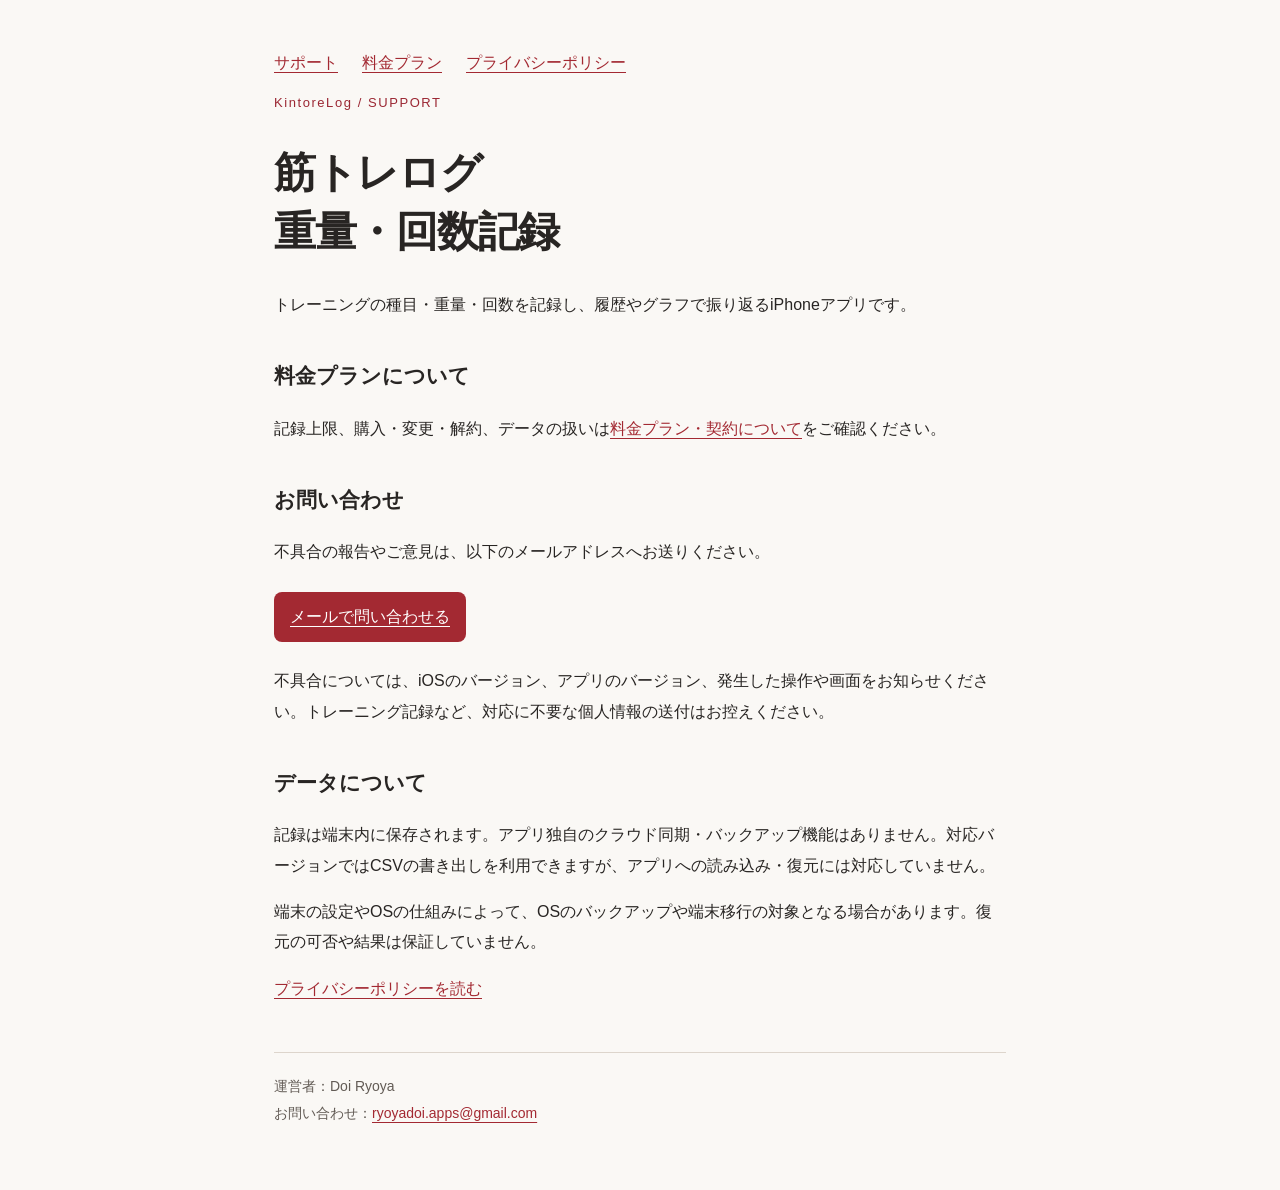
==== index.html @ 1800c9a8 "Publish subscription limits and contract guidance" ====
<!doctype html><html lang="ja"><head><meta charset="utf-8"><meta name="viewport" content="width=device-width, initial-scale=1"><title>サポート | 筋トレログ</title><link rel="stylesheet" href="style.css"></head><body><main><nav aria-label="ページ"><a href="index.html">サポート</a><a href="subscriptions.html">料金プラン</a><a href="privacy.html">プライバシーポリシー</a></nav><p class="label">KintoreLog / SUPPORT</p><h1>筋トレログ<br>重量・回数記録</h1><p>トレーニングの種目・重量・回数を記録し、履歴やグラフで振り返るiPhoneアプリです。</p><h2>料金プランについて</h2><p>記録上限、購入・変更・解約、データの扱いは<a href="subscriptions.html">料金プラン・契約について</a>をご確認ください。</p><h2>お問い合わせ</h2><p>不具合の報告やご意見は、以下のメールアドレスへお送りください。</p><a class="contact" href="mailto:ryoyadoi.apps@gmail.com">メールで問い合わせる</a><p>不具合については、iOSのバージョン、アプリのバージョン、発生した操作や画面をお知らせください。トレーニング記録など、対応に不要な個人情報の送付はお控えください。</p><h2>データについて</h2><p>記録は端末内に保存されます。アプリ独自のクラウド同期・バックアップ機能はありません。対応バージョンではCSVの書き出しを利用できますが、アプリへの読み込み・復元には対応していません。</p><p>端末の設定やOSの仕組みによって、OSのバックアップや端末移行の対象となる場合があります。復元の可否や結果は保証していません。</p><p><a href="privacy.html">プライバシーポリシーを読む</a></p><footer>運営者：Doi Ryoya<br>お問い合わせ：<a href="mailto:ryoyadoi.apps@gmail.com">ryoyadoi.apps@gmail.com</a></footer></main></body></html>
---- style.css ----
*{box-sizing:border-box}body{margin:0;font-family:-apple-system,BlinkMacSystemFont,"Hiragino Sans",sans-serif;color:#282523;background:#faf8f5;line-height:1.9}main{max-width:780px;margin:auto;padding:48px 24px 64px}nav{display:flex;gap:24px;flex-wrap:wrap}a{color:#a32932;text-underline-offset:4px}h1{font-size:clamp(28px,5vw,42px);line-height:1.4;letter-spacing:-.03em}h2{font-size:21px;margin-top:36px}p{overflow-wrap:anywhere}.label{font-size:13px;color:#9b2733;letter-spacing:.12em}.notice{padding:14px 18px;background:#f5e9df;border-left:3px solid #b87547}footer{border-top:1px solid #ddd5cc;margin-top:48px;padding-top:20px;font-size:14px;color:#625b55}.contact{display:inline-block;padding:10px 16px;background:#a32932;color:white;border-radius:8px;margin:8px 0}
.table-scroll{overflow-x:auto}table{width:100%;border-collapse:collapse;margin:16px 0}caption{text-align:left;font-size:14px;color:#625b55;margin-bottom:8px}th,td{text-align:left;padding:10px 8px;border-bottom:1px solid #ddd5cc}thead{background:#f5e9df}li{margin:8px 0}nav a[aria-current="page"]{font-weight:600}
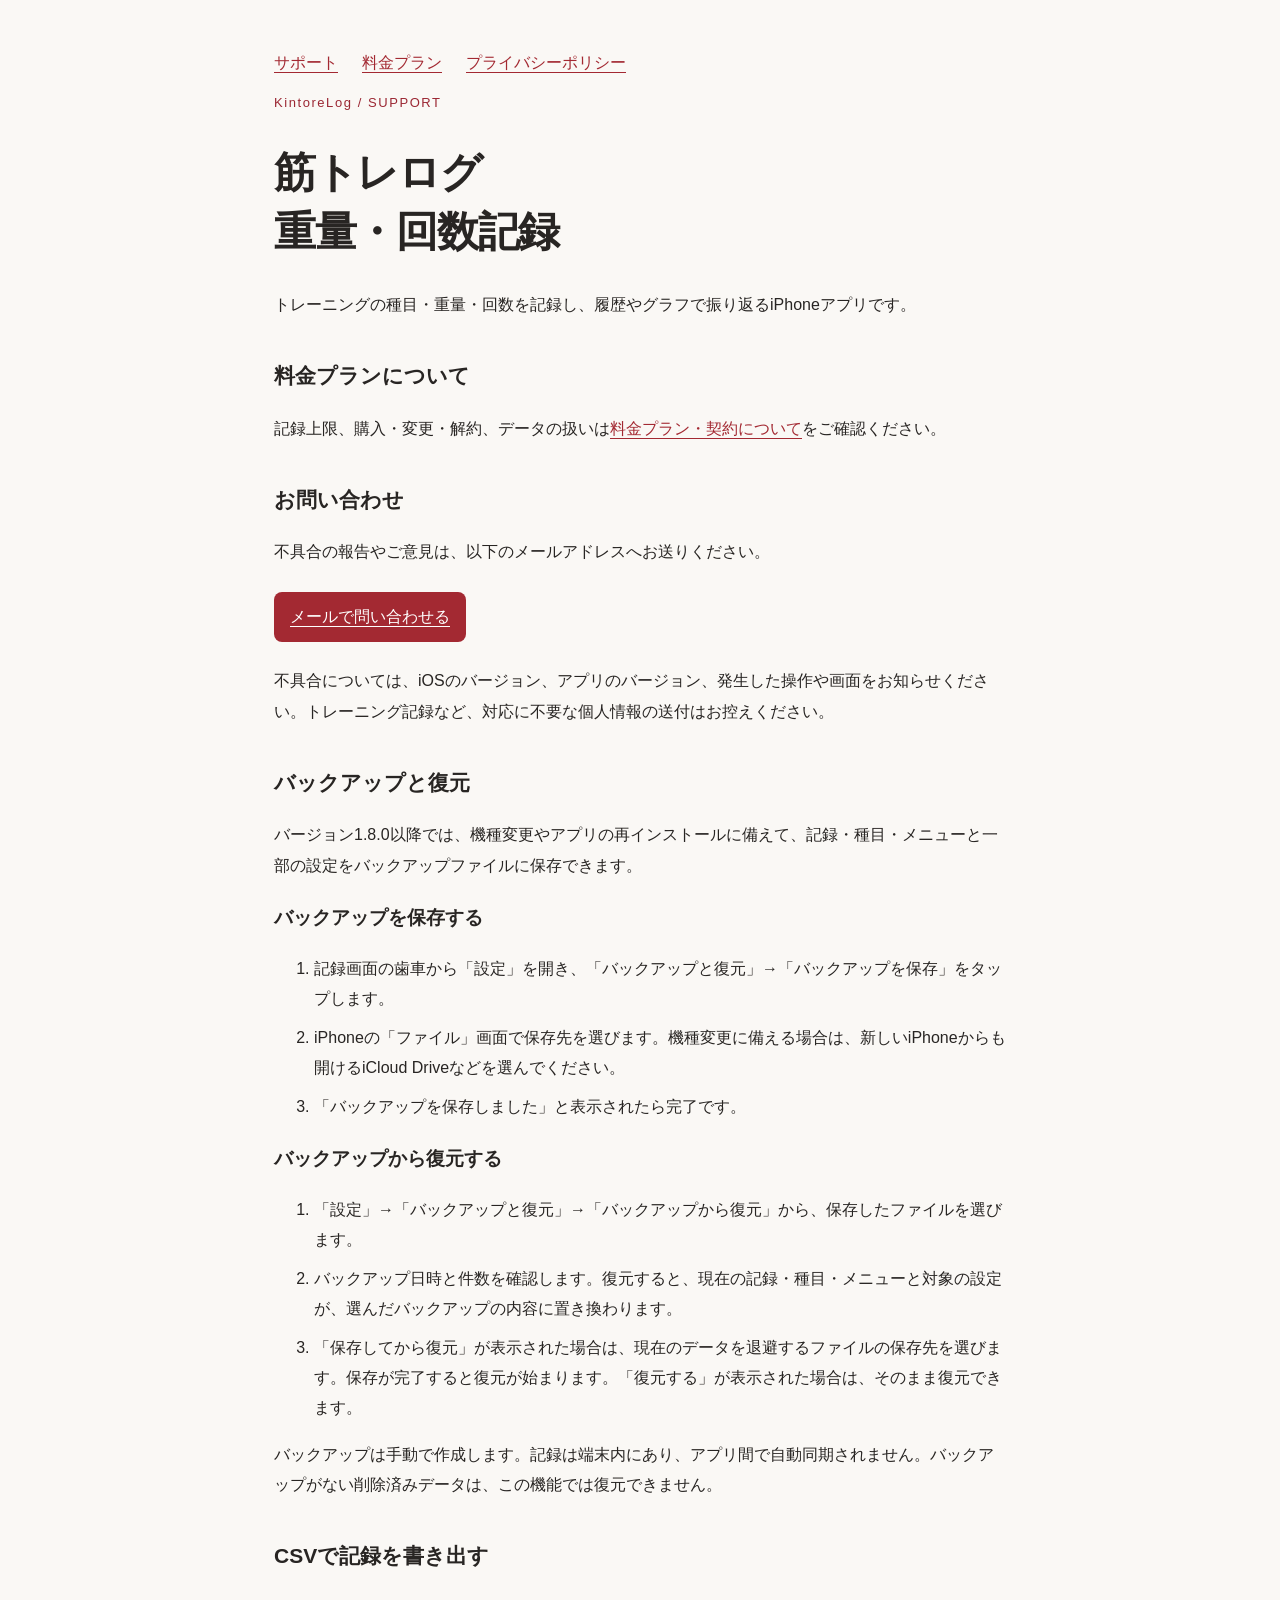
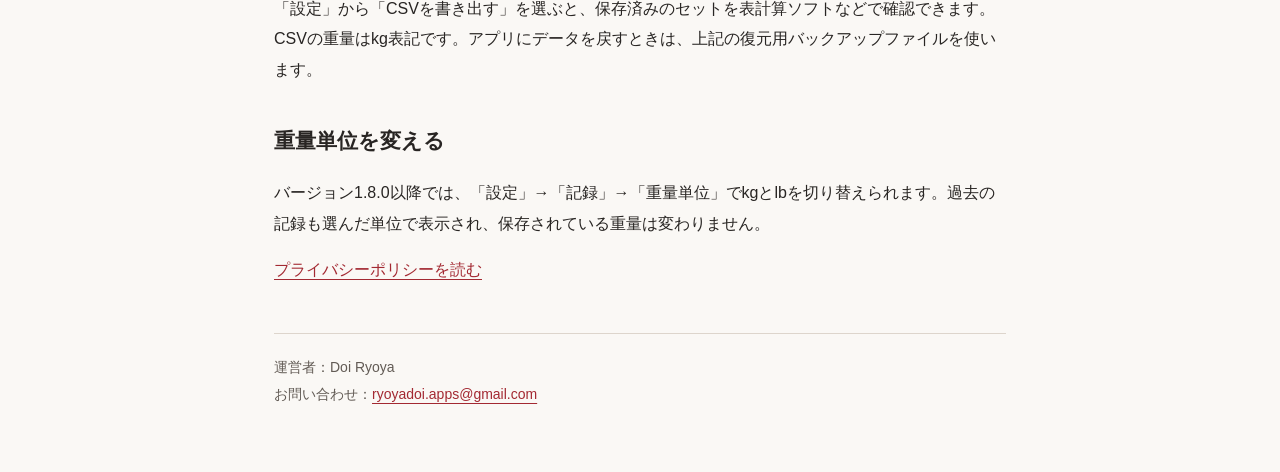
==== commit defc7fca: "Document backup and restore in version 1.8.0" ====
--- a/index.html
+++ b/index.html
@@ -1 +1,22 @@
-<!doctype html><html lang="ja"><head><meta charset="utf-8"><meta name="viewport" content="width=device-width, initial-scale=1"><title>サポート | 筋トレログ</title><link rel="stylesheet" href="style.css"></head><body><main><nav aria-label="ページ"><a href="index.html">サポート</a><a href="subscriptions.html">料金プラン</a><a href="privacy.html">プライバシーポリシー</a></nav><p class="label">KintoreLog / SUPPORT</p><h1>筋トレログ<br>重量・回数記録</h1><p>トレーニングの種目・重量・回数を記録し、履歴やグラフで振り返るiPhoneアプリです。</p><h2>料金プランについて</h2><p>記録上限、購入・変更・解約、データの扱いは<a href="subscriptions.html">料金プラン・契約について</a>をご確認ください。</p><h2>お問い合わせ</h2><p>不具合の報告やご意見は、以下のメールアドレスへお送りください。</p><a class="contact" href="mailto:ryoyadoi.apps@gmail.com">メールで問い合わせる</a><p>不具合については、iOSのバージョン、アプリのバージョン、発生した操作や画面をお知らせください。トレーニング記録など、対応に不要な個人情報の送付はお控えください。</p><h2>データについて</h2><p>記録は端末内に保存されます。アプリ独自のクラウド同期・バックアップ機能はありません。対応バージョンではCSVの書き出しを利用できますが、アプリへの読み込み・復元には対応していません。</p><p>端末の設定やOSの仕組みによって、OSのバックアップや端末移行の対象となる場合があります。復元の可否や結果は保証していません。</p><p><a href="privacy.html">プライバシーポリシーを読む</a></p><footer>運営者：Doi Ryoya<br>お問い合わせ：<a href="mailto:ryoyadoi.apps@gmail.com">ryoyadoi.apps@gmail.com</a></footer></main></body></html>+<!doctype html><html lang="ja"><head><meta charset="utf-8"><meta name="viewport" content="width=device-width, initial-scale=1"><title>サポート | 筋トレログ</title><link rel="stylesheet" href="style.css"></head><body><main><nav aria-label="ページ"><a href="index.html">サポート</a><a href="subscriptions.html">料金プラン</a><a href="privacy.html">プライバシーポリシー</a></nav><p class="label">KintoreLog / SUPPORT</p><h1>筋トレログ<br>重量・回数記録</h1><p>トレーニングの種目・重量・回数を記録し、履歴やグラフで振り返るiPhoneアプリです。</p><h2>料金プランについて</h2><p>記録上限、購入・変更・解約、データの扱いは<a href="subscriptions.html">料金プラン・契約について</a>をご確認ください。</p><h2>お問い合わせ</h2><p>不具合の報告やご意見は、以下のメールアドレスへお送りください。</p><a class="contact" href="mailto:ryoyadoi.apps@gmail.com">メールで問い合わせる</a><p>不具合については、iOSのバージョン、アプリのバージョン、発生した操作や画面をお知らせください。トレーニング記録など、対応に不要な個人情報の送付はお控えください。</p>
+<h2 id="backup">バックアップと復元</h2>
+<p>バージョン1.8.0以降では、機種変更やアプリの再インストールに備えて、記録・種目・メニューと一部の設定をバックアップファイルに保存できます。</p>
+<h3>バックアップを保存する</h3>
+<ol>
+  <li>記録画面の歯車から「設定」を開き、「バックアップと復元」→「バックアップを保存」をタップします。</li>
+  <li>iPhoneの「ファイル」画面で保存先を選びます。機種変更に備える場合は、新しいiPhoneからも開けるiCloud Driveなどを選んでください。</li>
+  <li>「バックアップを保存しました」と表示されたら完了です。</li>
+</ol>
+<h3>バックアップから復元する</h3>
+<ol>
+  <li>「設定」→「バックアップと復元」→「バックアップから復元」から、保存したファイルを選びます。</li>
+  <li>バックアップ日時と件数を確認します。復元すると、現在の記録・種目・メニューと対象の設定が、選んだバックアップの内容に置き換わります。</li>
+  <li>「保存してから復元」が表示された場合は、現在のデータを退避するファイルの保存先を選びます。保存が完了すると復元が始まります。「復元する」が表示された場合は、そのまま復元できます。</li>
+</ol>
+<p>バックアップは手動で作成します。記録は端末内にあり、アプリ間で自動同期されません。バックアップがない削除済みデータは、この機能では復元できません。</p>
+<h2 id="csv">CSVで記録を書き出す</h2>
+<p>「設定」から「CSVを書き出す」を選ぶと、保存済みのセットを表計算ソフトなどで確認できます。CSVの重量はkg表記です。アプリにデータを戻すときは、上記の復元用バックアップファイルを使います。</p>
+<h2 id="weight-unit">重量単位を変える</h2>
+<p>バージョン1.8.0以降では、「設定」→「記録」→「重量単位」でkgとlbを切り替えられます。過去の記録も選んだ単位で表示され、保存されている重量は変わりません。</p>
+<p><a href="privacy.html">プライバシーポリシーを読む</a></p>
+<footer>運営者：Doi Ryoya<br>お問い合わせ：<a href="mailto:ryoyadoi.apps@gmail.com">ryoyadoi.apps@gmail.com</a></footer></main></body></html>
--- a/style.css
+++ b/style.css
@@ -1,2 +1,7 @@
 *{box-sizing:border-box}body{margin:0;font-family:-apple-system,BlinkMacSystemFont,"Hiragino Sans",sans-serif;color:#282523;background:#faf8f5;line-height:1.9}main{max-width:780px;margin:auto;padding:48px 24px 64px}nav{display:flex;gap:24px;flex-wrap:wrap}a{color:#a32932;text-underline-offset:4px}h1{font-size:clamp(28px,5vw,42px);line-height:1.4;letter-spacing:-.03em}h2{font-size:21px;margin-top:36px}p{overflow-wrap:anywhere}.label{font-size:13px;color:#9b2733;letter-spacing:.12em}.notice{padding:14px 18px;background:#f5e9df;border-left:3px solid #b87547}footer{border-top:1px solid #ddd5cc;margin-top:48px;padding-top:20px;font-size:14px;color:#625b55}.contact{display:inline-block;padding:10px 16px;background:#a32932;color:white;border-radius:8px;margin:8px 0}
 .table-scroll{overflow-x:auto}table{width:100%;border-collapse:collapse;margin:16px 0}caption{text-align:left;font-size:14px;color:#625b55;margin-bottom:8px}th,td{text-align:left;padding:10px 8px;border-bottom:1px solid #ddd5cc}thead{background:#f5e9df}li{margin:8px 0}nav a[aria-current="page"]{font-weight:600}
+
+/* Subscription guide: scoped to keep support and privacy pages unchanged. */
+.plans-page{max-width:1000px;padding-top:32px}.plans-hero{margin-top:32px;padding:40px;border-radius:24px;background:linear-gradient(130deg,#e9e9f8 0%,#f4e2e5 55%,#f7e9df 100%)}.plans-hero h1{margin:16px 0 20px;font-size:clamp(30px,5vw,46px)}.hero-lead{max-width:650px;font-size:17px}.hero-facts{display:grid;grid-template-columns:repeat(3,minmax(0,1fr));gap:16px;margin:28px 0}.hero-facts div{border-top:1px solid #cdbdc1;padding-top:14px}.hero-facts strong,.hero-facts span{display:block}.hero-facts span{font-size:13px;color:#625b55}.release-note{font-size:13px;color:#625b55;margin-bottom:0}.page-toc{gap:10px;margin:28px 0 40px}.page-toc a{padding:7px 14px;border:1px solid #ddd5cc;border-radius:24px;text-decoration:none;font-size:14px;background:#fff}.content-section{scroll-margin-top:24px;margin:0 0 44px}.section-kicker{font-size:13px;color:#9b2733;margin:0 0 4px}.content-section h2{font-size:26px;line-height:1.5;margin:0 0 16px}.content-section h3{font-size:17px;margin:0 0 8px}.comparison-wrap{overflow-x:auto;background:#fff;border:1px solid #e2d9d3;border-radius:16px;padding:8px 20px}.comparison-wrap table{margin:12px 0}.comparison-wrap th,.comparison-wrap td{padding:16px 12px}.comparison-wrap tbody tr:last-child th,.comparison-wrap tbody tr:last-child td{border-bottom:0}.key-message{margin:18px 0 8px}.small-copy{font-size:14px;color:#625b55}.clean-list{padding-left:22px}.clean-list li{padding-left:6px;margin-bottom:14px}.worked-example{padding:18px 22px;background:#f2e8e7;border-radius:12px;margin:24px 0}.worked-example p{margin:6px 0 0}.example-label{font-size:13px;color:#9b2733}.quiet-note{padding:20px 22px;border-left:3px solid #caa3a2;background:#fff;margin-top:24px}.quiet-note p{margin:0}.contract-list{display:grid;grid-template-columns:repeat(2,minmax(0,1fr));gap:0 28px}.contract-list>div{padding:20px 0;border-top:1px solid #ddd5cc}.contract-list p{margin:0}.action-note{font-size:14px}.help-item{border-top:1px solid #ddd5cc}.help-item:last-child{border-bottom:1px solid #ddd5cc}.help-item summary{padding:18px 0;font-weight:600;cursor:pointer;min-height:44px}.help-item>div{padding:0 12px 16px}.help-item p{margin-top:0}.data-pair{display:grid;grid-template-columns:repeat(2,minmax(0,1fr));gap:24px;margin-top:24px}.data-pair>div{padding:20px;border-radius:12px;background:#fff}.data-pair p{margin:0}.support-callout{padding:28px;background:#efe9e4;border-radius:16px}.support-callout h2{margin-top:0}a:focus-visible,summary:focus-visible{outline:3px solid #a32932;outline-offset:4px}@media(max-width:600px){.plans-page{padding:24px 18px 40px}.plans-hero{padding:26px 22px;margin-top:24px;border-radius:18px}.hero-facts{grid-template-columns:1fr;gap:12px}.hero-facts div{padding-top:10px}.hero-facts span{display:inline;margin-left:8px}.hero-facts strong{display:inline}.contract-list,.data-pair{grid-template-columns:1fr}.comparison-wrap{padding:8px 10px}.comparison-wrap th,.comparison-wrap td{padding:12px 7px;font-size:14px}.content-section h2{font-size:23px}.page-toc{margin-bottom:32px}.support-callout{padding:22px}}
+
+@media(max-width:600px){.plans-hero h1{font-size:25px}}
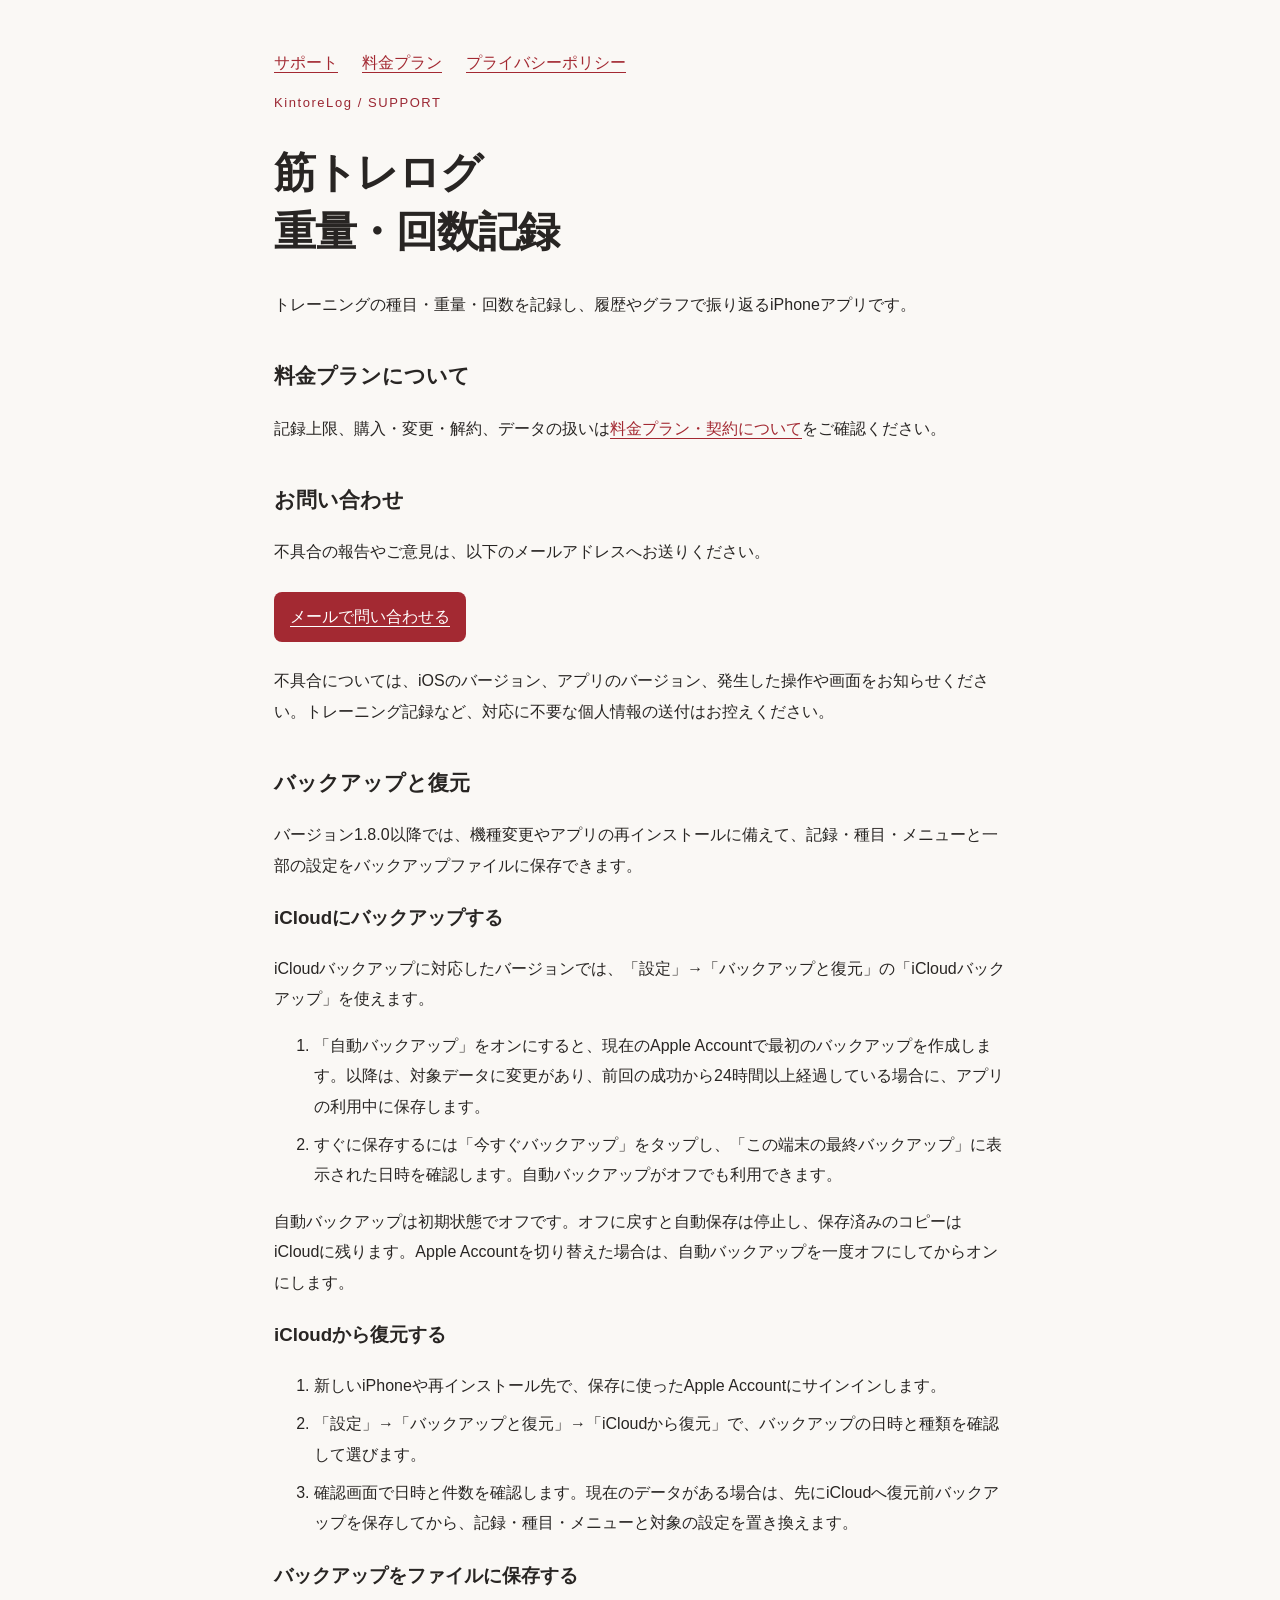
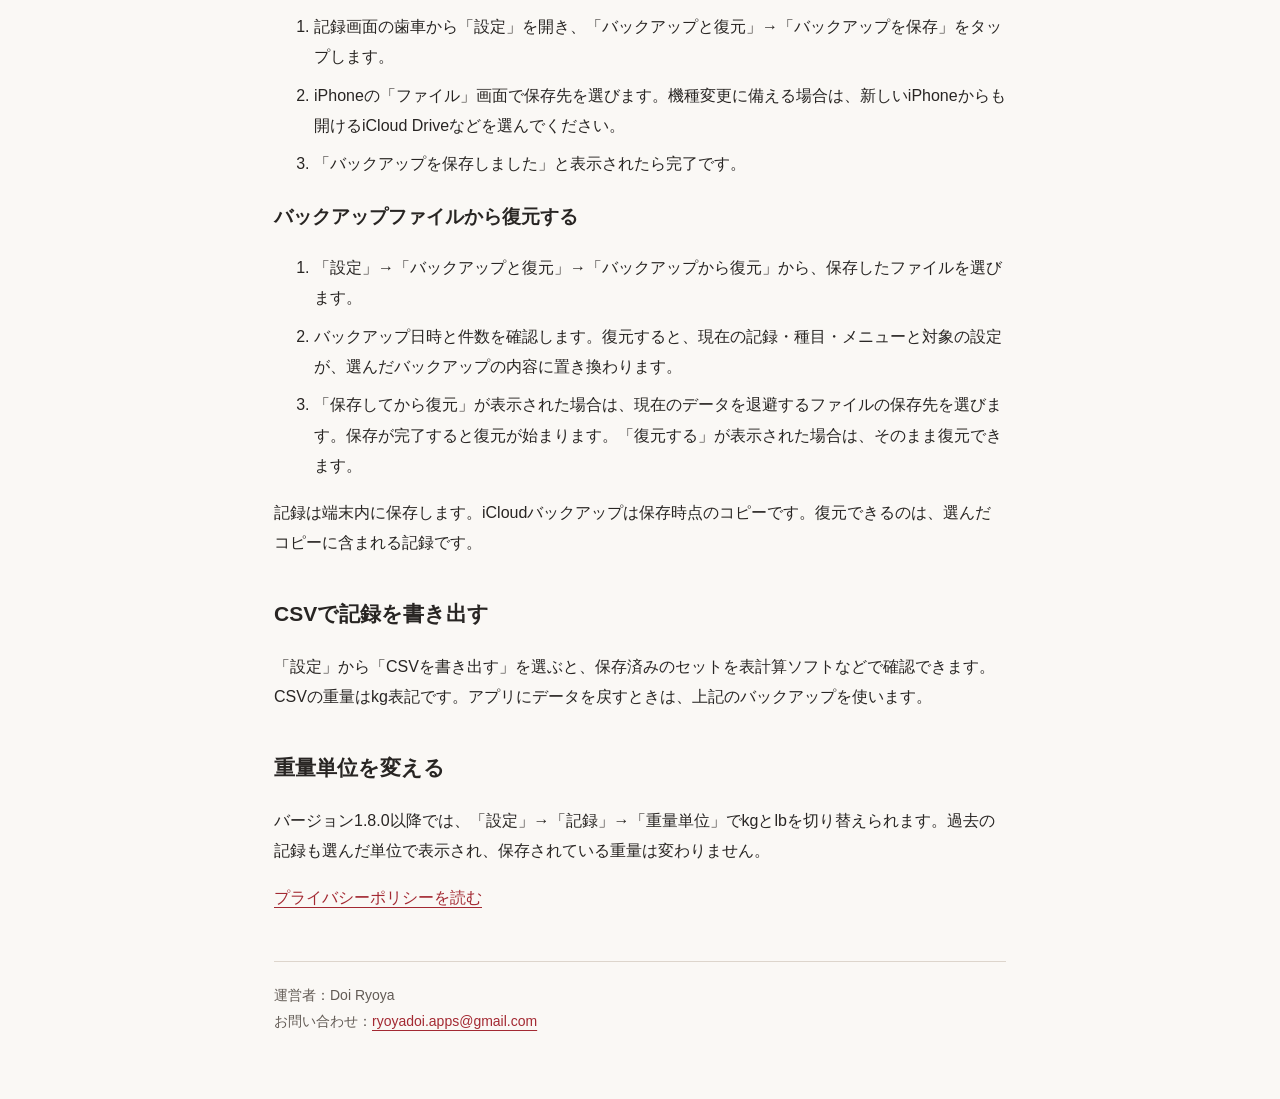
==== commit b7d926cf: "iCloudバックアップのサポート案内を追加" ====
--- a/index.html
+++ b/index.html
@@ -1,21 +1,34 @@
 <!doctype html><html lang="ja"><head><meta charset="utf-8"><meta name="viewport" content="width=device-width, initial-scale=1"><title>サポート | 筋トレログ</title><link rel="stylesheet" href="style.css"></head><body><main><nav aria-label="ページ"><a href="index.html">サポート</a><a href="subscriptions.html">料金プラン</a><a href="privacy.html">プライバシーポリシー</a></nav><p class="label">KintoreLog / SUPPORT</p><h1>筋トレログ<br>重量・回数記録</h1><p>トレーニングの種目・重量・回数を記録し、履歴やグラフで振り返るiPhoneアプリです。</p><h2>料金プランについて</h2><p>記録上限、購入・変更・解約、データの扱いは<a href="subscriptions.html">料金プラン・契約について</a>をご確認ください。</p><h2>お問い合わせ</h2><p>不具合の報告やご意見は、以下のメールアドレスへお送りください。</p><a class="contact" href="mailto:ryoyadoi.apps@gmail.com">メールで問い合わせる</a><p>不具合については、iOSのバージョン、アプリのバージョン、発生した操作や画面をお知らせください。トレーニング記録など、対応に不要な個人情報の送付はお控えください。</p>
 <h2 id="backup">バックアップと復元</h2>
 <p>バージョン1.8.0以降では、機種変更やアプリの再インストールに備えて、記録・種目・メニューと一部の設定をバックアップファイルに保存できます。</p>
-<h3>バックアップを保存する</h3>
+<h3 id="icloud-backup">iCloudにバックアップする</h3>
+<p>iCloudバックアップに対応したバージョンでは、「設定」→「バックアップと復元」の「iCloudバックアップ」を使えます。</p>
+<ol>
+  <li>「自動バックアップ」をオンにすると、現在のApple Accountで最初のバックアップを作成します。以降は、対象データに変更があり、前回の成功から24時間以上経過している場合に、アプリの利用中に保存します。</li>
+  <li>すぐに保存するには「今すぐバックアップ」をタップし、「この端末の最終バックアップ」に表示された日時を確認します。自動バックアップがオフでも利用できます。</li>
+</ol>
+<p>自動バックアップは初期状態でオフです。オフに戻すと自動保存は停止し、保存済みのコピーはiCloudに残ります。Apple Accountを切り替えた場合は、自動バックアップを一度オフにしてからオンにします。</p>
+<h3>iCloudから復元する</h3>
+<ol>
+  <li>新しいiPhoneや再インストール先で、保存に使ったApple Accountにサインインします。</li>
+  <li>「設定」→「バックアップと復元」→「iCloudから復元」で、バックアップの日時と種類を確認して選びます。</li>
+  <li>確認画面で日時と件数を確認します。現在のデータがある場合は、先にiCloudへ復元前バックアップを保存してから、記録・種目・メニューと対象の設定を置き換えます。</li>
+</ol>
+<h3>バックアップをファイルに保存する</h3>
 <ol>
   <li>記録画面の歯車から「設定」を開き、「バックアップと復元」→「バックアップを保存」をタップします。</li>
   <li>iPhoneの「ファイル」画面で保存先を選びます。機種変更に備える場合は、新しいiPhoneからも開けるiCloud Driveなどを選んでください。</li>
   <li>「バックアップを保存しました」と表示されたら完了です。</li>
 </ol>
-<h3>バックアップから復元する</h3>
+<h3>バックアップファイルから復元する</h3>
 <ol>
   <li>「設定」→「バックアップと復元」→「バックアップから復元」から、保存したファイルを選びます。</li>
   <li>バックアップ日時と件数を確認します。復元すると、現在の記録・種目・メニューと対象の設定が、選んだバックアップの内容に置き換わります。</li>
   <li>「保存してから復元」が表示された場合は、現在のデータを退避するファイルの保存先を選びます。保存が完了すると復元が始まります。「復元する」が表示された場合は、そのまま復元できます。</li>
 </ol>
-<p>バックアップは手動で作成します。記録は端末内にあり、アプリ間で自動同期されません。バックアップがない削除済みデータは、この機能では復元できません。</p>
+<p>記録は端末内に保存します。iCloudバックアップは保存時点のコピーです。復元できるのは、選んだコピーに含まれる記録です。</p>
 <h2 id="csv">CSVで記録を書き出す</h2>
-<p>「設定」から「CSVを書き出す」を選ぶと、保存済みのセットを表計算ソフトなどで確認できます。CSVの重量はkg表記です。アプリにデータを戻すときは、上記の復元用バックアップファイルを使います。</p>
+<p>「設定」から「CSVを書き出す」を選ぶと、保存済みのセットを表計算ソフトなどで確認できます。CSVの重量はkg表記です。アプリにデータを戻すときは、上記のバックアップを使います。</p>
 <h2 id="weight-unit">重量単位を変える</h2>
 <p>バージョン1.8.0以降では、「設定」→「記録」→「重量単位」でkgとlbを切り替えられます。過去の記録も選んだ単位で表示され、保存されている重量は変わりません。</p>
 <p><a href="privacy.html">プライバシーポリシーを読む</a></p>
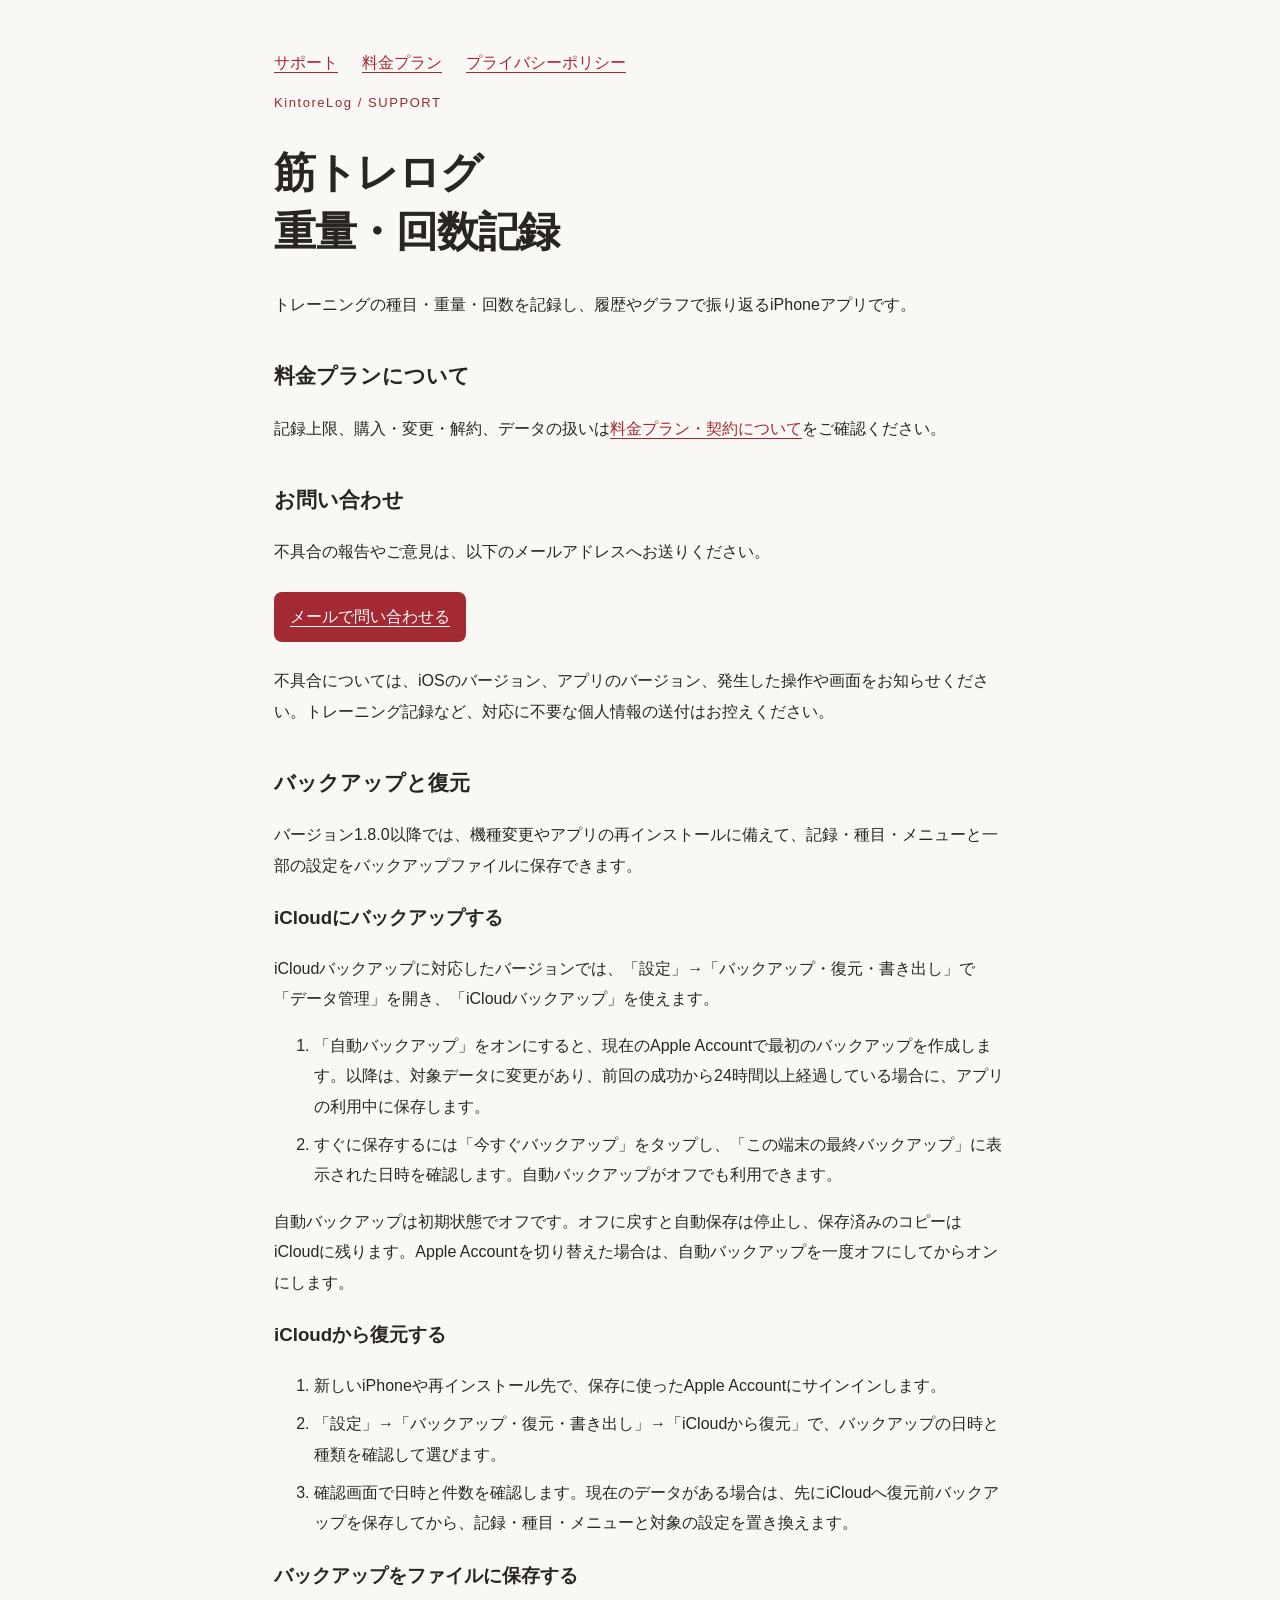
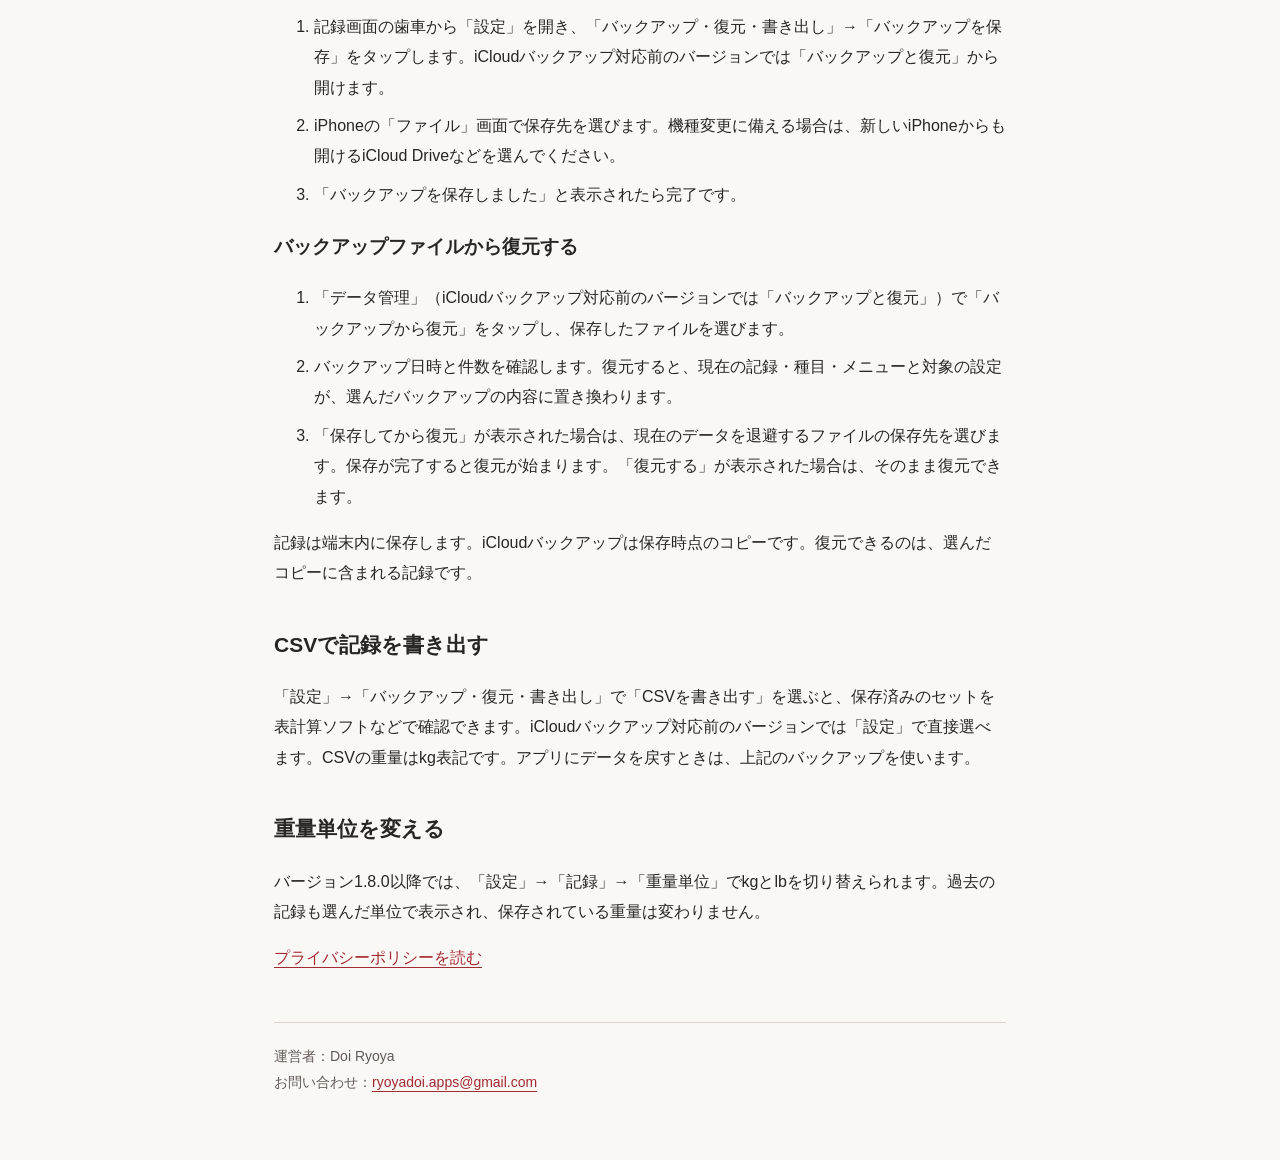
==== commit b78f8c7d: "データ管理画面への案内を更新する" ====
--- a/index.html
+++ b/index.html
@@ -2,7 +2,7 @@
 <h2 id="backup">バックアップと復元</h2>
 <p>バージョン1.8.0以降では、機種変更やアプリの再インストールに備えて、記録・種目・メニューと一部の設定をバックアップファイルに保存できます。</p>
 <h3 id="icloud-backup">iCloudにバックアップする</h3>
-<p>iCloudバックアップに対応したバージョンでは、「設定」→「バックアップと復元」の「iCloudバックアップ」を使えます。</p>
+<p>iCloudバックアップに対応したバージョンでは、「設定」→「バックアップ・復元・書き出し」で「データ管理」を開き、「iCloudバックアップ」を使えます。</p>
 <ol>
   <li>「自動バックアップ」をオンにすると、現在のApple Accountで最初のバックアップを作成します。以降は、対象データに変更があり、前回の成功から24時間以上経過している場合に、アプリの利用中に保存します。</li>
   <li>すぐに保存するには「今すぐバックアップ」をタップし、「この端末の最終バックアップ」に表示された日時を確認します。自動バックアップがオフでも利用できます。</li>
@@ -11,24 +11,24 @@
 <h3>iCloudから復元する</h3>
 <ol>
   <li>新しいiPhoneや再インストール先で、保存に使ったApple Accountにサインインします。</li>
-  <li>「設定」→「バックアップと復元」→「iCloudから復元」で、バックアップの日時と種類を確認して選びます。</li>
+  <li>「設定」→「バックアップ・復元・書き出し」→「iCloudから復元」で、バックアップの日時と種類を確認して選びます。</li>
   <li>確認画面で日時と件数を確認します。現在のデータがある場合は、先にiCloudへ復元前バックアップを保存してから、記録・種目・メニューと対象の設定を置き換えます。</li>
 </ol>
 <h3>バックアップをファイルに保存する</h3>
 <ol>
-  <li>記録画面の歯車から「設定」を開き、「バックアップと復元」→「バックアップを保存」をタップします。</li>
+  <li>記録画面の歯車から「設定」を開き、「バックアップ・復元・書き出し」→「バックアップを保存」をタップします。iCloudバックアップ対応前のバージョンでは「バックアップと復元」から開けます。</li>
   <li>iPhoneの「ファイル」画面で保存先を選びます。機種変更に備える場合は、新しいiPhoneからも開けるiCloud Driveなどを選んでください。</li>
   <li>「バックアップを保存しました」と表示されたら完了です。</li>
 </ol>
 <h3>バックアップファイルから復元する</h3>
 <ol>
-  <li>「設定」→「バックアップと復元」→「バックアップから復元」から、保存したファイルを選びます。</li>
+  <li>「データ管理」（iCloudバックアップ対応前のバージョンでは「バックアップと復元」）で「バックアップから復元」をタップし、保存したファイルを選びます。</li>
   <li>バックアップ日時と件数を確認します。復元すると、現在の記録・種目・メニューと対象の設定が、選んだバックアップの内容に置き換わります。</li>
   <li>「保存してから復元」が表示された場合は、現在のデータを退避するファイルの保存先を選びます。保存が完了すると復元が始まります。「復元する」が表示された場合は、そのまま復元できます。</li>
 </ol>
 <p>記録は端末内に保存します。iCloudバックアップは保存時点のコピーです。復元できるのは、選んだコピーに含まれる記録です。</p>
 <h2 id="csv">CSVで記録を書き出す</h2>
-<p>「設定」から「CSVを書き出す」を選ぶと、保存済みのセットを表計算ソフトなどで確認できます。CSVの重量はkg表記です。アプリにデータを戻すときは、上記のバックアップを使います。</p>
+<p>「設定」→「バックアップ・復元・書き出し」で「CSVを書き出す」を選ぶと、保存済みのセットを表計算ソフトなどで確認できます。iCloudバックアップ対応前のバージョンでは「設定」で直接選べます。CSVの重量はkg表記です。アプリにデータを戻すときは、上記のバックアップを使います。</p>
 <h2 id="weight-unit">重量単位を変える</h2>
 <p>バージョン1.8.0以降では、「設定」→「記録」→「重量単位」でkgとlbを切り替えられます。過去の記録も選んだ単位で表示され、保存されている重量は変わりません。</p>
 <p><a href="privacy.html">プライバシーポリシーを読む</a></p>
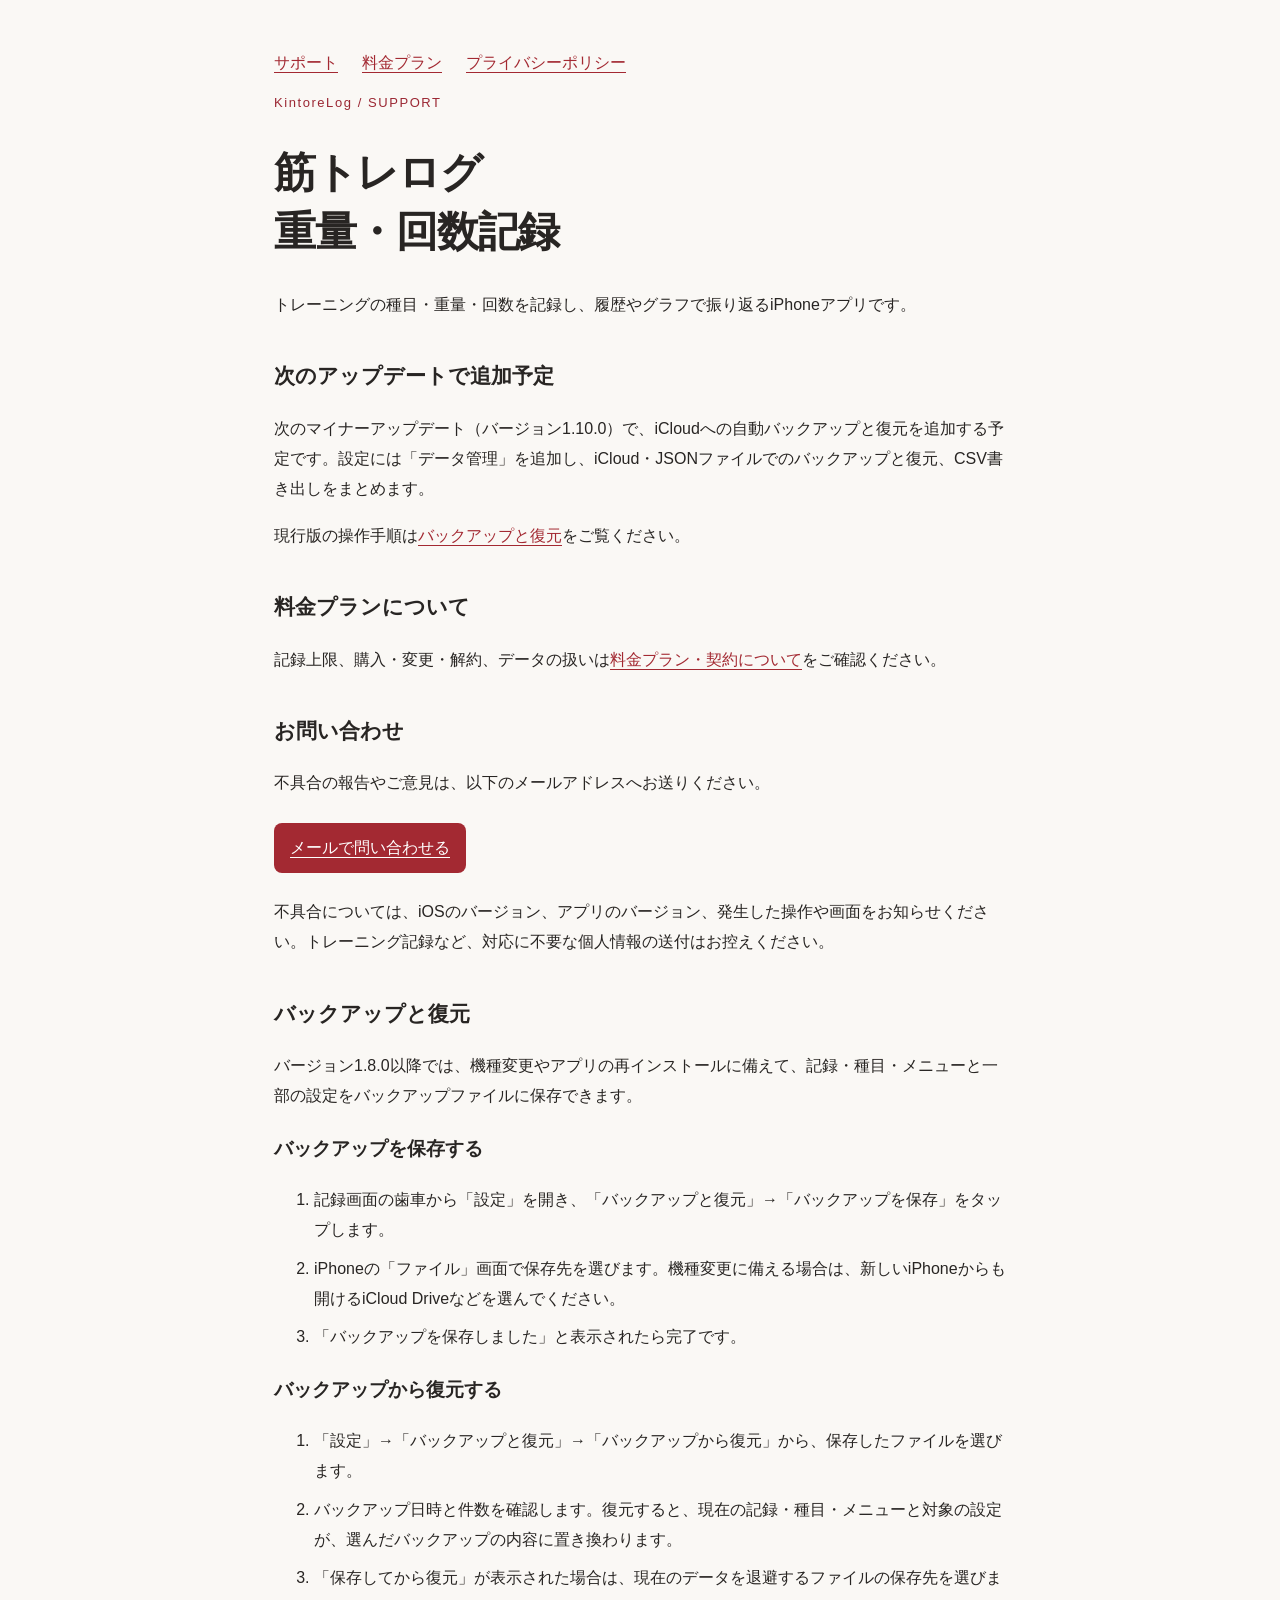
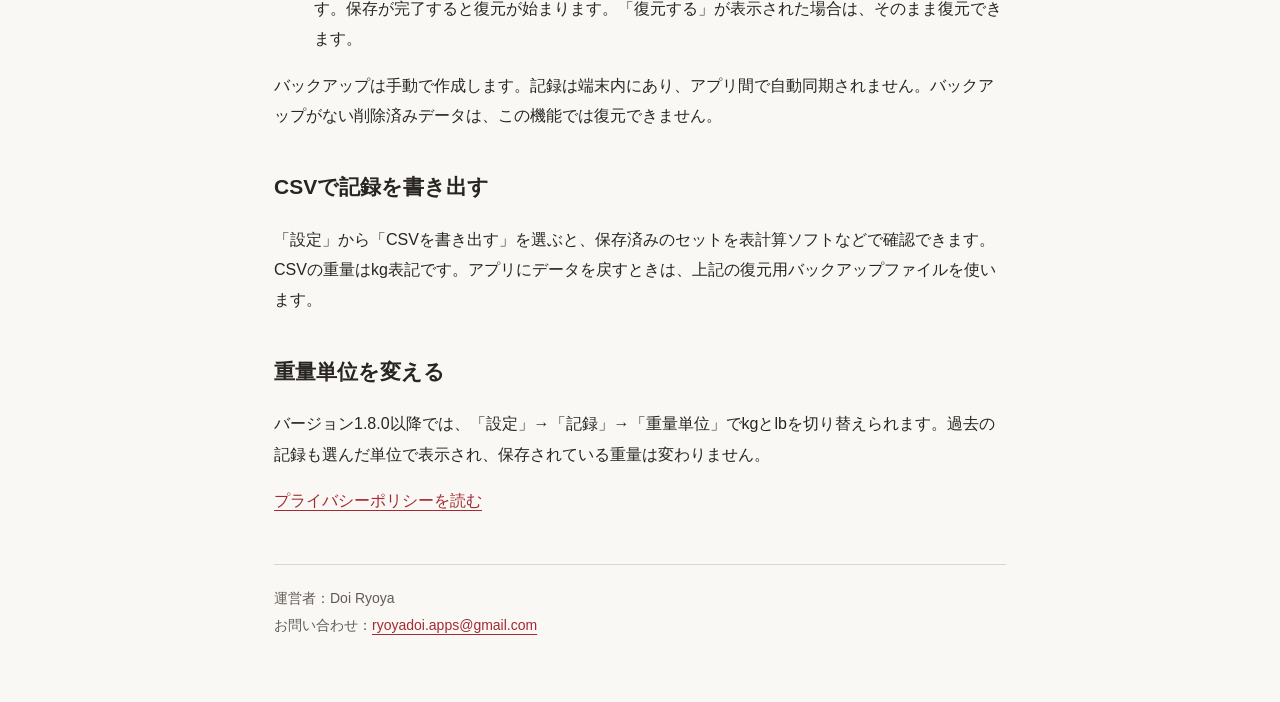
==== commit 2aea3e2b: "iCloudバックアップの提供予定を案内する" ====
--- a/index.html
+++ b/index.html
@@ -1,34 +1,27 @@
-<!doctype html><html lang="ja"><head><meta charset="utf-8"><meta name="viewport" content="width=device-width, initial-scale=1"><title>サポート | 筋トレログ</title><link rel="stylesheet" href="style.css"></head><body><main><nav aria-label="ページ"><a href="index.html">サポート</a><a href="subscriptions.html">料金プラン</a><a href="privacy.html">プライバシーポリシー</a></nav><p class="label">KintoreLog / SUPPORT</p><h1>筋トレログ<br>重量・回数記録</h1><p>トレーニングの種目・重量・回数を記録し、履歴やグラフで振り返るiPhoneアプリです。</p><h2>料金プランについて</h2><p>記録上限、購入・変更・解約、データの扱いは<a href="subscriptions.html">料金プラン・契約について</a>をご確認ください。</p><h2>お問い合わせ</h2><p>不具合の報告やご意見は、以下のメールアドレスへお送りください。</p><a class="contact" href="mailto:ryoyadoi.apps@gmail.com">メールで問い合わせる</a><p>不具合については、iOSのバージョン、アプリのバージョン、発生した操作や画面をお知らせください。トレーニング記録など、対応に不要な個人情報の送付はお控えください。</p>
+<!doctype html><html lang="ja"><head><meta charset="utf-8"><meta name="viewport" content="width=device-width, initial-scale=1"><title>サポート | 筋トレログ</title><link rel="stylesheet" href="style.css"></head><body><main><nav aria-label="ページ"><a href="index.html">サポート</a><a href="subscriptions.html">料金プラン</a><a href="privacy.html">プライバシーポリシー</a></nav><p class="label">KintoreLog / SUPPORT</p><h1>筋トレログ<br>重量・回数記録</h1><p>トレーニングの種目・重量・回数を記録し、履歴やグラフで振り返るiPhoneアプリです。</p>
+<section aria-labelledby="upcoming-update">
+<h2 id="upcoming-update">次のアップデートで追加予定</h2>
+<p>次のマイナーアップデート（バージョン1.10.0）で、iCloudへの自動バックアップと復元を追加する予定です。設定には「データ管理」を追加し、iCloud・JSONファイルでのバックアップと復元、CSV書き出しをまとめます。</p>
+<p>現行版の操作手順は<a href="#backup">バックアップと復元</a>をご覧ください。</p>
+</section>
+<h2>料金プランについて</h2><p>記録上限、購入・変更・解約、データの扱いは<a href="subscriptions.html">料金プラン・契約について</a>をご確認ください。</p><h2>お問い合わせ</h2><p>不具合の報告やご意見は、以下のメールアドレスへお送りください。</p><a class="contact" href="mailto:ryoyadoi.apps@gmail.com">メールで問い合わせる</a><p>不具合については、iOSのバージョン、アプリのバージョン、発生した操作や画面をお知らせください。トレーニング記録など、対応に不要な個人情報の送付はお控えください。</p>
 <h2 id="backup">バックアップと復元</h2>
 <p>バージョン1.8.0以降では、機種変更やアプリの再インストールに備えて、記録・種目・メニューと一部の設定をバックアップファイルに保存できます。</p>
-<h3 id="icloud-backup">iCloudにバックアップする</h3>
-<p>iCloudバックアップに対応したバージョンでは、「設定」→「バックアップ・復元・書き出し」で「データ管理」を開き、「iCloudバックアップ」を使えます。</p>
+<h3>バックアップを保存する</h3>
 <ol>
-  <li>「自動バックアップ」をオンにすると、現在のApple Accountで最初のバックアップを作成します。以降は、対象データに変更があり、前回の成功から24時間以上経過している場合に、アプリの利用中に保存します。</li>
-  <li>すぐに保存するには「今すぐバックアップ」をタップし、「この端末の最終バックアップ」に表示された日時を確認します。自動バックアップがオフでも利用できます。</li>
-</ol>
-<p>自動バックアップは初期状態でオフです。オフに戻すと自動保存は停止し、保存済みのコピーはiCloudに残ります。Apple Accountを切り替えた場合は、自動バックアップを一度オフにしてからオンにします。</p>
-<h3>iCloudから復元する</h3>
-<ol>
-  <li>新しいiPhoneや再インストール先で、保存に使ったApple Accountにサインインします。</li>
-  <li>「設定」→「バックアップ・復元・書き出し」→「iCloudから復元」で、バックアップの日時と種類を確認して選びます。</li>
-  <li>確認画面で日時と件数を確認します。現在のデータがある場合は、先にiCloudへ復元前バックアップを保存してから、記録・種目・メニューと対象の設定を置き換えます。</li>
-</ol>
-<h3>バックアップをファイルに保存する</h3>
-<ol>
-  <li>記録画面の歯車から「設定」を開き、「バックアップ・復元・書き出し」→「バックアップを保存」をタップします。iCloudバックアップ対応前のバージョンでは「バックアップと復元」から開けます。</li>
+  <li>記録画面の歯車から「設定」を開き、「バックアップと復元」→「バックアップを保存」をタップします。</li>
   <li>iPhoneの「ファイル」画面で保存先を選びます。機種変更に備える場合は、新しいiPhoneからも開けるiCloud Driveなどを選んでください。</li>
   <li>「バックアップを保存しました」と表示されたら完了です。</li>
 </ol>
-<h3>バックアップファイルから復元する</h3>
+<h3>バックアップから復元する</h3>
 <ol>
-  <li>「データ管理」（iCloudバックアップ対応前のバージョンでは「バックアップと復元」）で「バックアップから復元」をタップし、保存したファイルを選びます。</li>
+  <li>「設定」→「バックアップと復元」→「バックアップから復元」から、保存したファイルを選びます。</li>
   <li>バックアップ日時と件数を確認します。復元すると、現在の記録・種目・メニューと対象の設定が、選んだバックアップの内容に置き換わります。</li>
   <li>「保存してから復元」が表示された場合は、現在のデータを退避するファイルの保存先を選びます。保存が完了すると復元が始まります。「復元する」が表示された場合は、そのまま復元できます。</li>
 </ol>
-<p>記録は端末内に保存します。iCloudバックアップは保存時点のコピーです。復元できるのは、選んだコピーに含まれる記録です。</p>
+<p>バックアップは手動で作成します。記録は端末内にあり、アプリ間で自動同期されません。バックアップがない削除済みデータは、この機能では復元できません。</p>
 <h2 id="csv">CSVで記録を書き出す</h2>
-<p>「設定」→「バックアップ・復元・書き出し」で「CSVを書き出す」を選ぶと、保存済みのセットを表計算ソフトなどで確認できます。iCloudバックアップ対応前のバージョンでは「設定」で直接選べます。CSVの重量はkg表記です。アプリにデータを戻すときは、上記のバックアップを使います。</p>
+<p>「設定」から「CSVを書き出す」を選ぶと、保存済みのセットを表計算ソフトなどで確認できます。CSVの重量はkg表記です。アプリにデータを戻すときは、上記の復元用バックアップファイルを使います。</p>
 <h2 id="weight-unit">重量単位を変える</h2>
 <p>バージョン1.8.0以降では、「設定」→「記録」→「重量単位」でkgとlbを切り替えられます。過去の記録も選んだ単位で表示され、保存されている重量は変わりません。</p>
 <p><a href="privacy.html">プライバシーポリシーを読む</a></p>
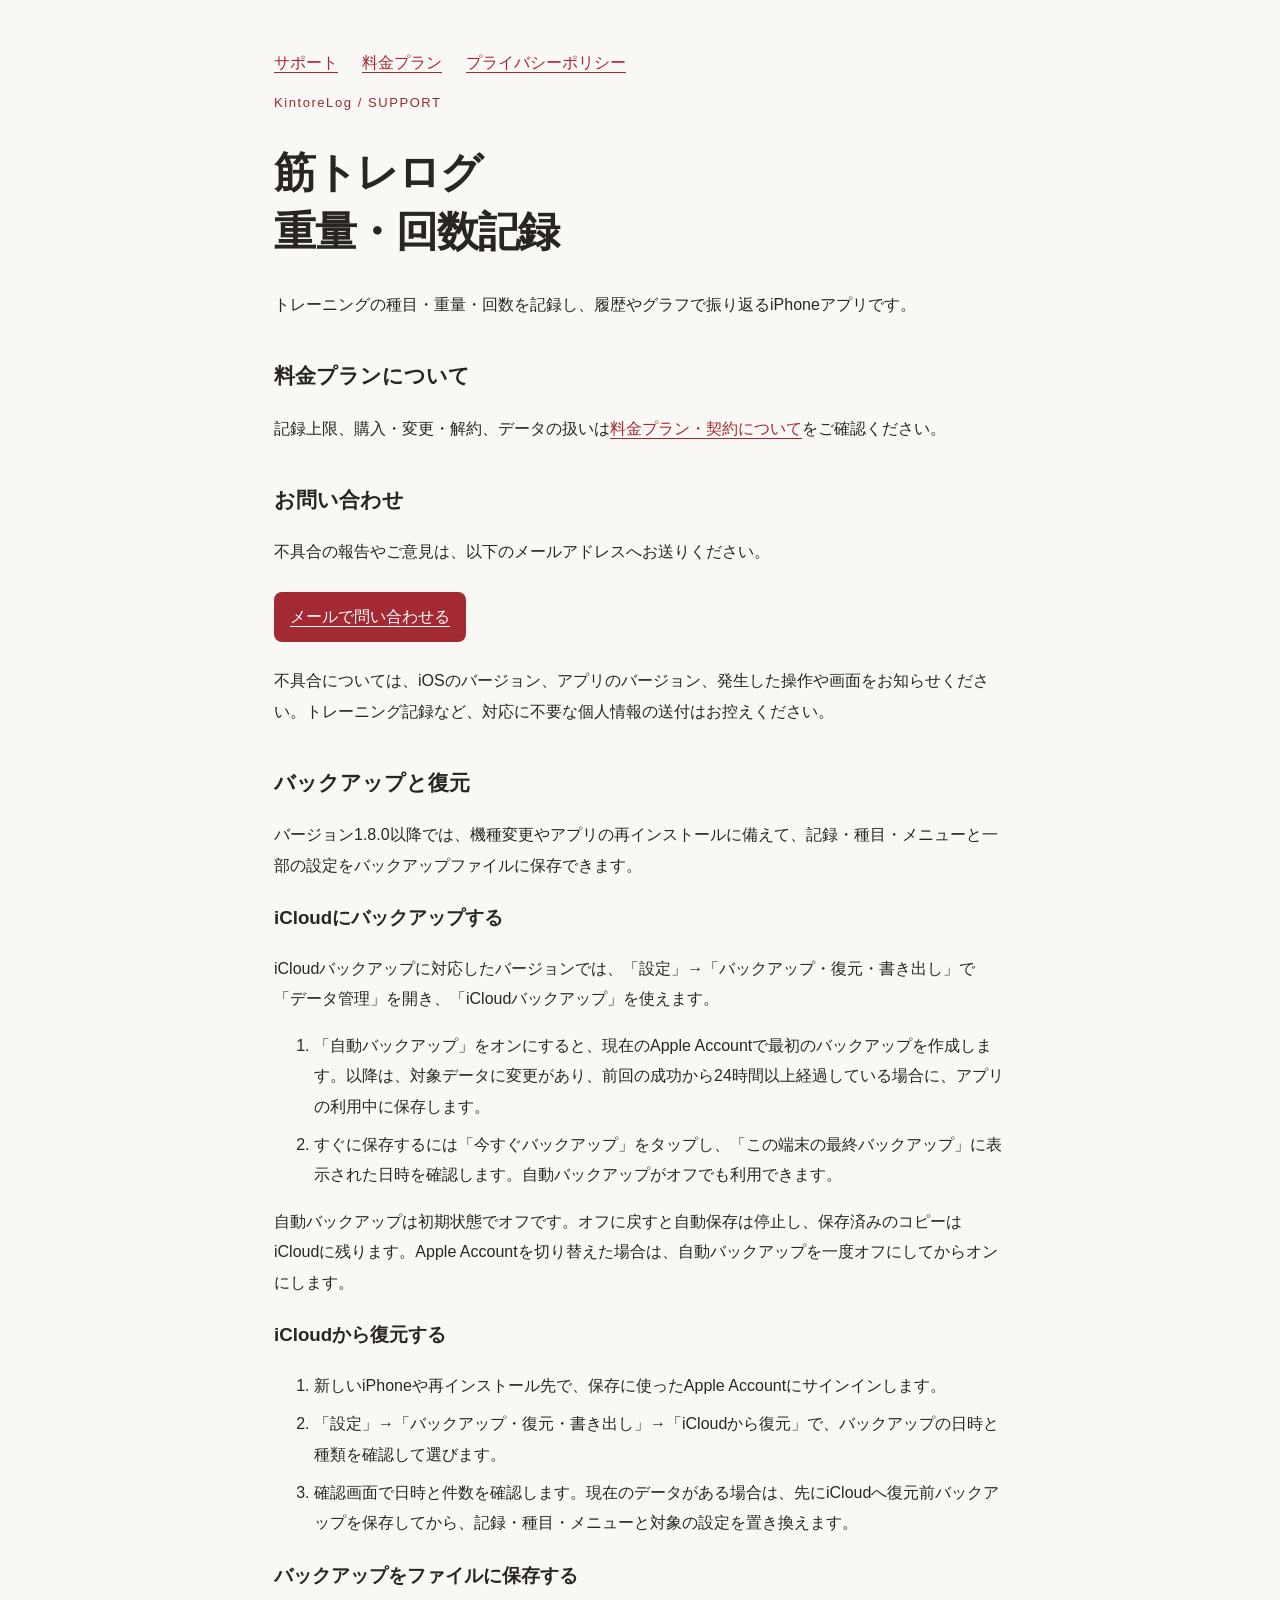
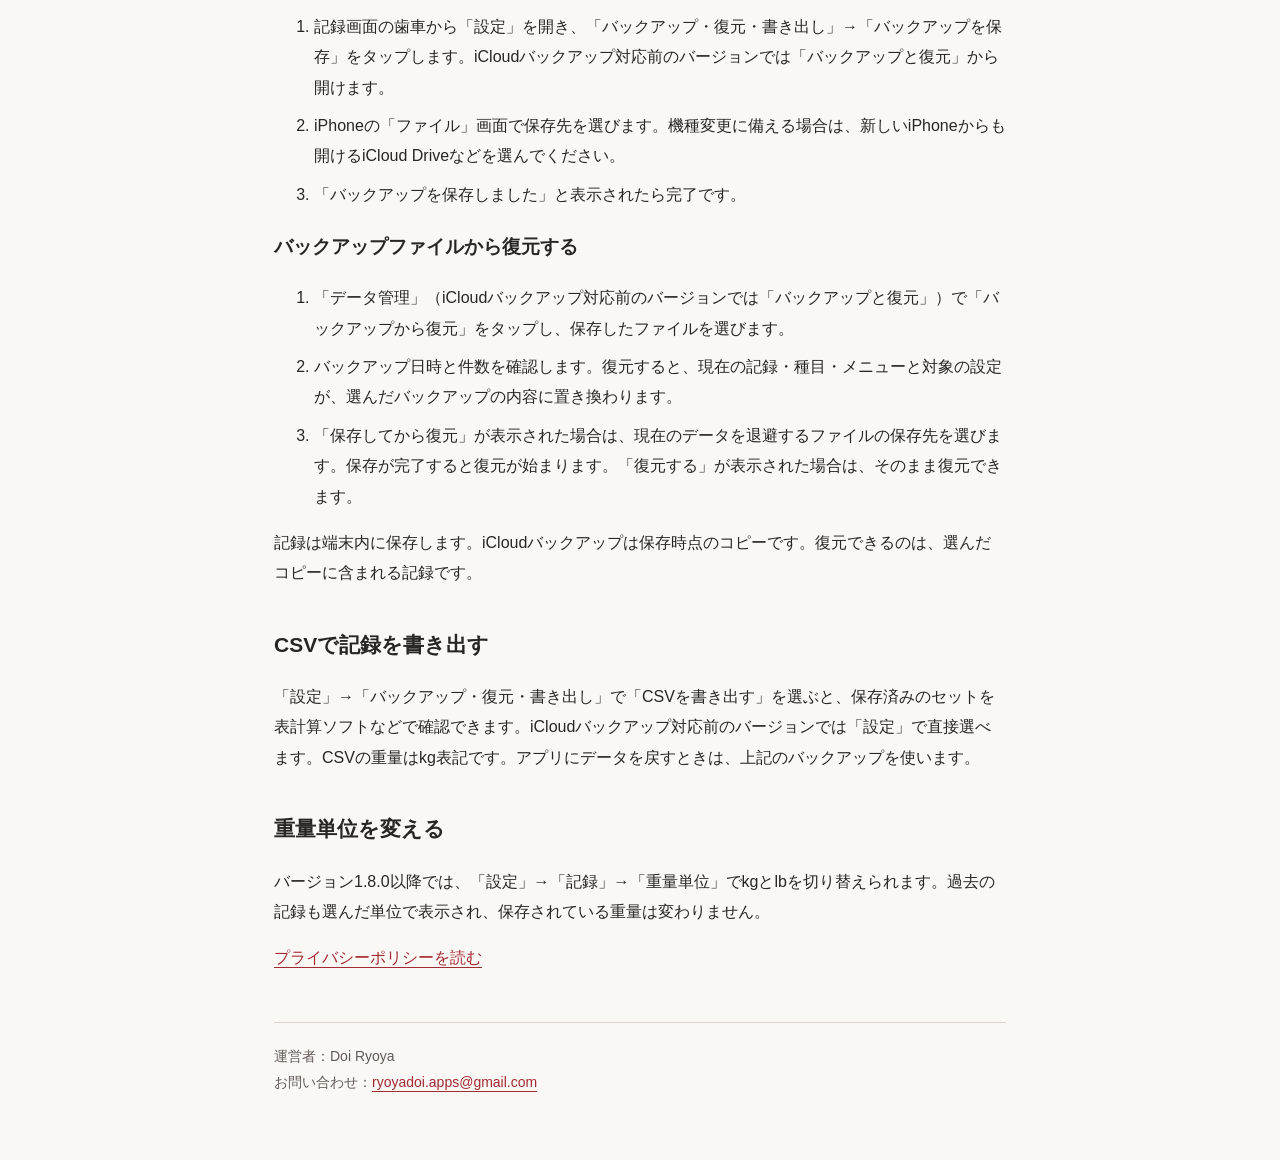
==== commit e7834c3f: "提供開始時に対応版の予告を外す" ====
--- a/index.html
+++ b/index.html
@@ -1,27 +1,34 @@
-<!doctype html><html lang="ja"><head><meta charset="utf-8"><meta name="viewport" content="width=device-width, initial-scale=1"><title>サポート | 筋トレログ</title><link rel="stylesheet" href="style.css"></head><body><main><nav aria-label="ページ"><a href="index.html">サポート</a><a href="subscriptions.html">料金プラン</a><a href="privacy.html">プライバシーポリシー</a></nav><p class="label">KintoreLog / SUPPORT</p><h1>筋トレログ<br>重量・回数記録</h1><p>トレーニングの種目・重量・回数を記録し、履歴やグラフで振り返るiPhoneアプリです。</p>
-<section aria-labelledby="upcoming-update">
-<h2 id="upcoming-update">次のアップデートで追加予定</h2>
-<p>次のマイナーアップデート（バージョン1.10.0）で、iCloudへの自動バックアップと復元を追加する予定です。設定には「データ管理」を追加し、iCloud・JSONファイルでのバックアップと復元、CSV書き出しをまとめます。</p>
-<p>現行版の操作手順は<a href="#backup">バックアップと復元</a>をご覧ください。</p>
-</section>
-<h2>料金プランについて</h2><p>記録上限、購入・変更・解約、データの扱いは<a href="subscriptions.html">料金プラン・契約について</a>をご確認ください。</p><h2>お問い合わせ</h2><p>不具合の報告やご意見は、以下のメールアドレスへお送りください。</p><a class="contact" href="mailto:ryoyadoi.apps@gmail.com">メールで問い合わせる</a><p>不具合については、iOSのバージョン、アプリのバージョン、発生した操作や画面をお知らせください。トレーニング記録など、対応に不要な個人情報の送付はお控えください。</p>
+<!doctype html><html lang="ja"><head><meta charset="utf-8"><meta name="viewport" content="width=device-width, initial-scale=1"><title>サポート | 筋トレログ</title><link rel="stylesheet" href="style.css"></head><body><main><nav aria-label="ページ"><a href="index.html">サポート</a><a href="subscriptions.html">料金プラン</a><a href="privacy.html">プライバシーポリシー</a></nav><p class="label">KintoreLog / SUPPORT</p><h1>筋トレログ<br>重量・回数記録</h1><p>トレーニングの種目・重量・回数を記録し、履歴やグラフで振り返るiPhoneアプリです。</p><h2>料金プランについて</h2><p>記録上限、購入・変更・解約、データの扱いは<a href="subscriptions.html">料金プラン・契約について</a>をご確認ください。</p><h2>お問い合わせ</h2><p>不具合の報告やご意見は、以下のメールアドレスへお送りください。</p><a class="contact" href="mailto:ryoyadoi.apps@gmail.com">メールで問い合わせる</a><p>不具合については、iOSのバージョン、アプリのバージョン、発生した操作や画面をお知らせください。トレーニング記録など、対応に不要な個人情報の送付はお控えください。</p>
 <h2 id="backup">バックアップと復元</h2>
 <p>バージョン1.8.0以降では、機種変更やアプリの再インストールに備えて、記録・種目・メニューと一部の設定をバックアップファイルに保存できます。</p>
-<h3>バックアップを保存する</h3>
+<h3 id="icloud-backup">iCloudにバックアップする</h3>
+<p>iCloudバックアップに対応したバージョンでは、「設定」→「バックアップ・復元・書き出し」で「データ管理」を開き、「iCloudバックアップ」を使えます。</p>
 <ol>
-  <li>記録画面の歯車から「設定」を開き、「バックアップと復元」→「バックアップを保存」をタップします。</li>
+  <li>「自動バックアップ」をオンにすると、現在のApple Accountで最初のバックアップを作成します。以降は、対象データに変更があり、前回の成功から24時間以上経過している場合に、アプリの利用中に保存します。</li>
+  <li>すぐに保存するには「今すぐバックアップ」をタップし、「この端末の最終バックアップ」に表示された日時を確認します。自動バックアップがオフでも利用できます。</li>
+</ol>
+<p>自動バックアップは初期状態でオフです。オフに戻すと自動保存は停止し、保存済みのコピーはiCloudに残ります。Apple Accountを切り替えた場合は、自動バックアップを一度オフにしてからオンにします。</p>
+<h3>iCloudから復元する</h3>
+<ol>
+  <li>新しいiPhoneや再インストール先で、保存に使ったApple Accountにサインインします。</li>
+  <li>「設定」→「バックアップ・復元・書き出し」→「iCloudから復元」で、バックアップの日時と種類を確認して選びます。</li>
+  <li>確認画面で日時と件数を確認します。現在のデータがある場合は、先にiCloudへ復元前バックアップを保存してから、記録・種目・メニューと対象の設定を置き換えます。</li>
+</ol>
+<h3>バックアップをファイルに保存する</h3>
+<ol>
+  <li>記録画面の歯車から「設定」を開き、「バックアップ・復元・書き出し」→「バックアップを保存」をタップします。iCloudバックアップ対応前のバージョンでは「バックアップと復元」から開けます。</li>
   <li>iPhoneの「ファイル」画面で保存先を選びます。機種変更に備える場合は、新しいiPhoneからも開けるiCloud Driveなどを選んでください。</li>
   <li>「バックアップを保存しました」と表示されたら完了です。</li>
 </ol>
-<h3>バックアップから復元する</h3>
+<h3>バックアップファイルから復元する</h3>
 <ol>
-  <li>「設定」→「バックアップと復元」→「バックアップから復元」から、保存したファイルを選びます。</li>
+  <li>「データ管理」（iCloudバックアップ対応前のバージョンでは「バックアップと復元」）で「バックアップから復元」をタップし、保存したファイルを選びます。</li>
   <li>バックアップ日時と件数を確認します。復元すると、現在の記録・種目・メニューと対象の設定が、選んだバックアップの内容に置き換わります。</li>
   <li>「保存してから復元」が表示された場合は、現在のデータを退避するファイルの保存先を選びます。保存が完了すると復元が始まります。「復元する」が表示された場合は、そのまま復元できます。</li>
 </ol>
-<p>バックアップは手動で作成します。記録は端末内にあり、アプリ間で自動同期されません。バックアップがない削除済みデータは、この機能では復元できません。</p>
+<p>記録は端末内に保存します。iCloudバックアップは保存時点のコピーです。復元できるのは、選んだコピーに含まれる記録です。</p>
 <h2 id="csv">CSVで記録を書き出す</h2>
-<p>「設定」から「CSVを書き出す」を選ぶと、保存済みのセットを表計算ソフトなどで確認できます。CSVの重量はkg表記です。アプリにデータを戻すときは、上記の復元用バックアップファイルを使います。</p>
+<p>「設定」→「バックアップ・復元・書き出し」で「CSVを書き出す」を選ぶと、保存済みのセットを表計算ソフトなどで確認できます。iCloudバックアップ対応前のバージョンでは「設定」で直接選べます。CSVの重量はkg表記です。アプリにデータを戻すときは、上記のバックアップを使います。</p>
 <h2 id="weight-unit">重量単位を変える</h2>
 <p>バージョン1.8.0以降では、「設定」→「記録」→「重量単位」でkgとlbを切り替えられます。過去の記録も選んだ単位で表示され、保存されている重量は変わりません。</p>
 <p><a href="privacy.html">プライバシーポリシーを読む</a></p>
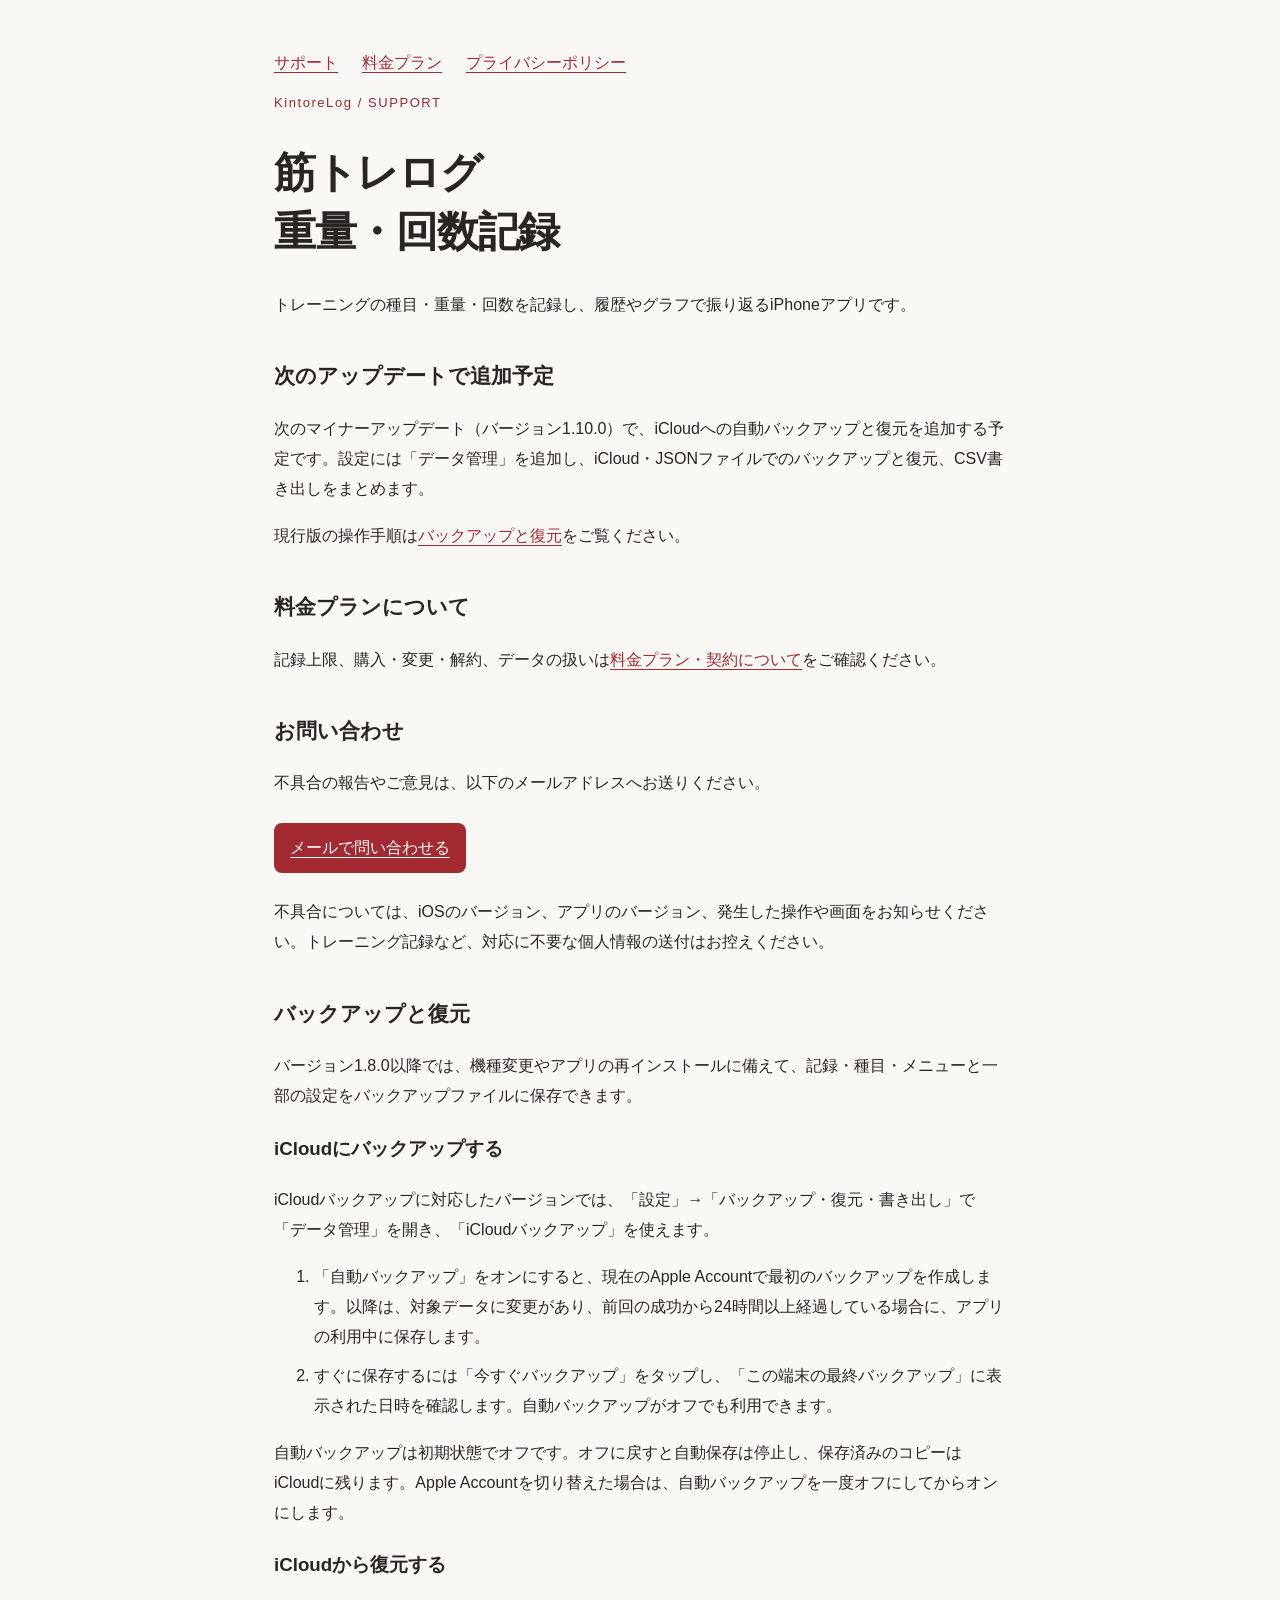
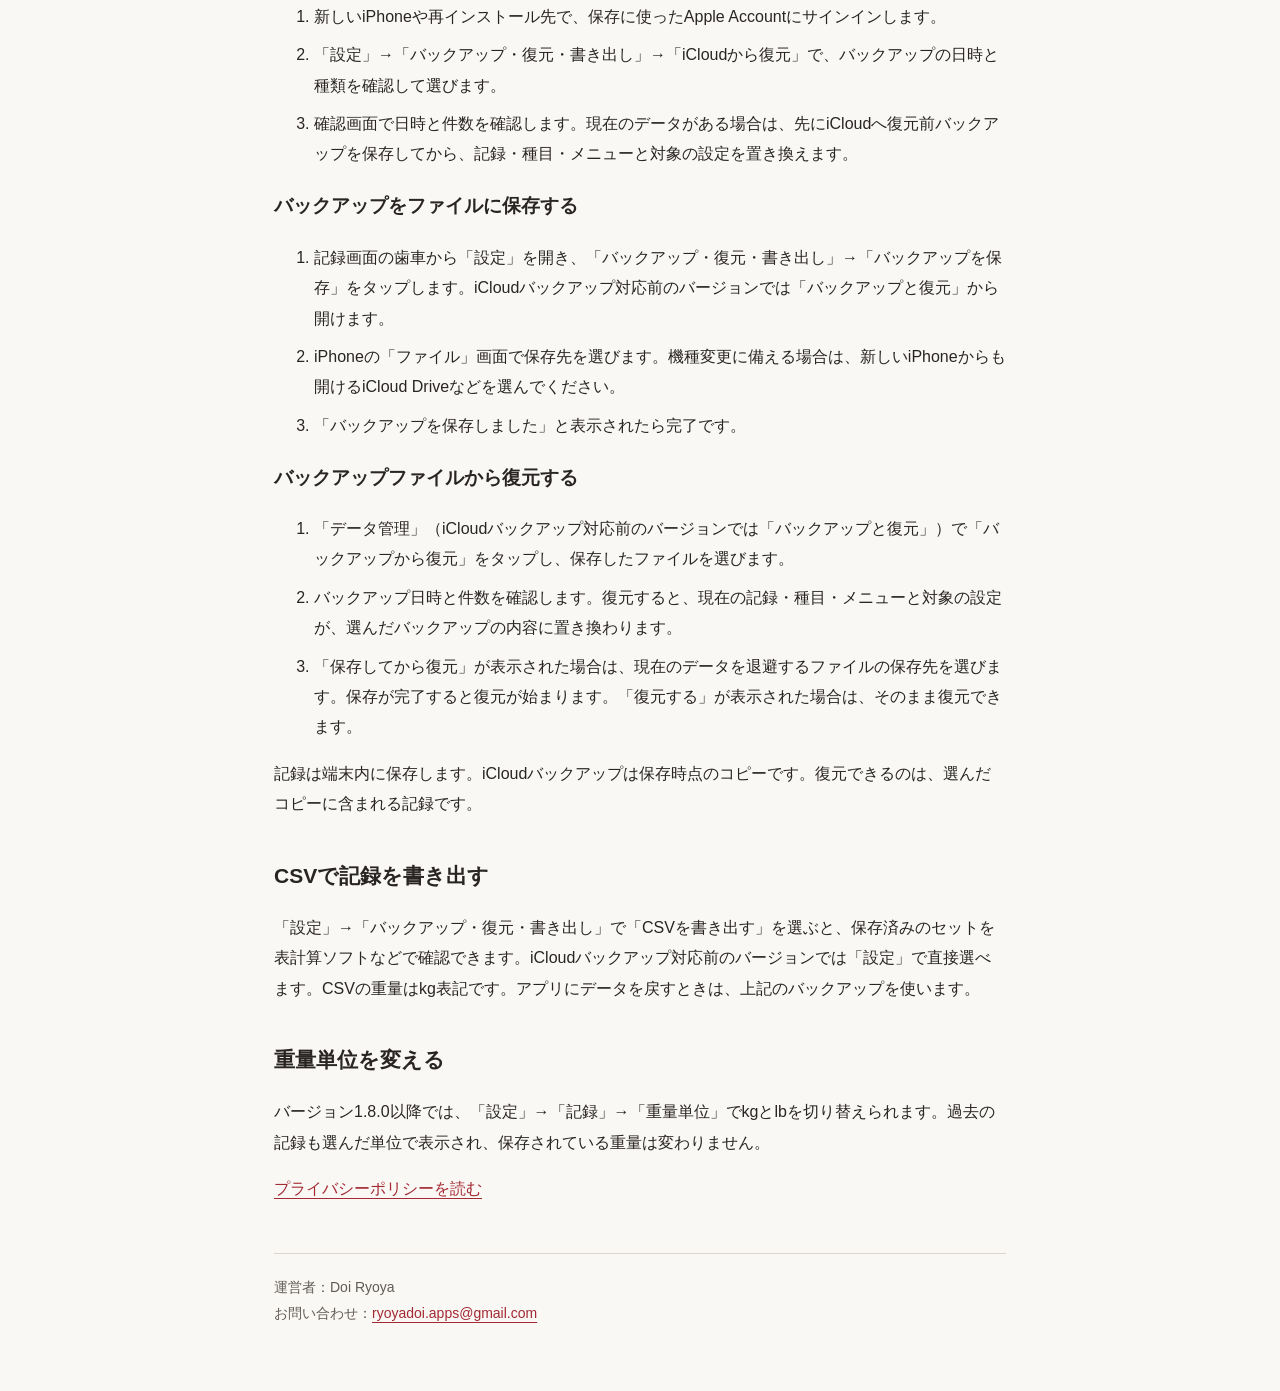
==== commit e3300172: "Merge remote-tracking branch 'origin/main' into codex/icloud-backup-guide" ====
--- a/index.html
+++ b/index.html
@@ -1,4 +1,10 @@
-<!doctype html><html lang="ja"><head><meta charset="utf-8"><meta name="viewport" content="width=device-width, initial-scale=1"><title>サポート | 筋トレログ</title><link rel="stylesheet" href="style.css"></head><body><main><nav aria-label="ページ"><a href="index.html">サポート</a><a href="subscriptions.html">料金プラン</a><a href="privacy.html">プライバシーポリシー</a></nav><p class="label">KintoreLog / SUPPORT</p><h1>筋トレログ<br>重量・回数記録</h1><p>トレーニングの種目・重量・回数を記録し、履歴やグラフで振り返るiPhoneアプリです。</p><h2>料金プランについて</h2><p>記録上限、購入・変更・解約、データの扱いは<a href="subscriptions.html">料金プラン・契約について</a>をご確認ください。</p><h2>お問い合わせ</h2><p>不具合の報告やご意見は、以下のメールアドレスへお送りください。</p><a class="contact" href="mailto:ryoyadoi.apps@gmail.com">メールで問い合わせる</a><p>不具合については、iOSのバージョン、アプリのバージョン、発生した操作や画面をお知らせください。トレーニング記録など、対応に不要な個人情報の送付はお控えください。</p>
+<!doctype html><html lang="ja"><head><meta charset="utf-8"><meta name="viewport" content="width=device-width, initial-scale=1"><title>サポート | 筋トレログ</title><link rel="stylesheet" href="style.css"></head><body><main><nav aria-label="ページ"><a href="index.html">サポート</a><a href="subscriptions.html">料金プラン</a><a href="privacy.html">プライバシーポリシー</a></nav><p class="label">KintoreLog / SUPPORT</p><h1>筋トレログ<br>重量・回数記録</h1><p>トレーニングの種目・重量・回数を記録し、履歴やグラフで振り返るiPhoneアプリです。</p>
+<section aria-labelledby="upcoming-update">
+<h2 id="upcoming-update">次のアップデートで追加予定</h2>
+<p>次のマイナーアップデート（バージョン1.10.0）で、iCloudへの自動バックアップと復元を追加する予定です。設定には「データ管理」を追加し、iCloud・JSONファイルでのバックアップと復元、CSV書き出しをまとめます。</p>
+<p>現行版の操作手順は<a href="#backup">バックアップと復元</a>をご覧ください。</p>
+</section>
+<h2>料金プランについて</h2><p>記録上限、購入・変更・解約、データの扱いは<a href="subscriptions.html">料金プラン・契約について</a>をご確認ください。</p><h2>お問い合わせ</h2><p>不具合の報告やご意見は、以下のメールアドレスへお送りください。</p><a class="contact" href="mailto:ryoyadoi.apps@gmail.com">メールで問い合わせる</a><p>不具合については、iOSのバージョン、アプリのバージョン、発生した操作や画面をお知らせください。トレーニング記録など、対応に不要な個人情報の送付はお控えください。</p>
 <h2 id="backup">バックアップと復元</h2>
 <p>バージョン1.8.0以降では、機種変更やアプリの再インストールに備えて、記録・種目・メニューと一部の設定をバックアップファイルに保存できます。</p>
 <h3 id="icloud-backup">iCloudにバックアップする</h3>
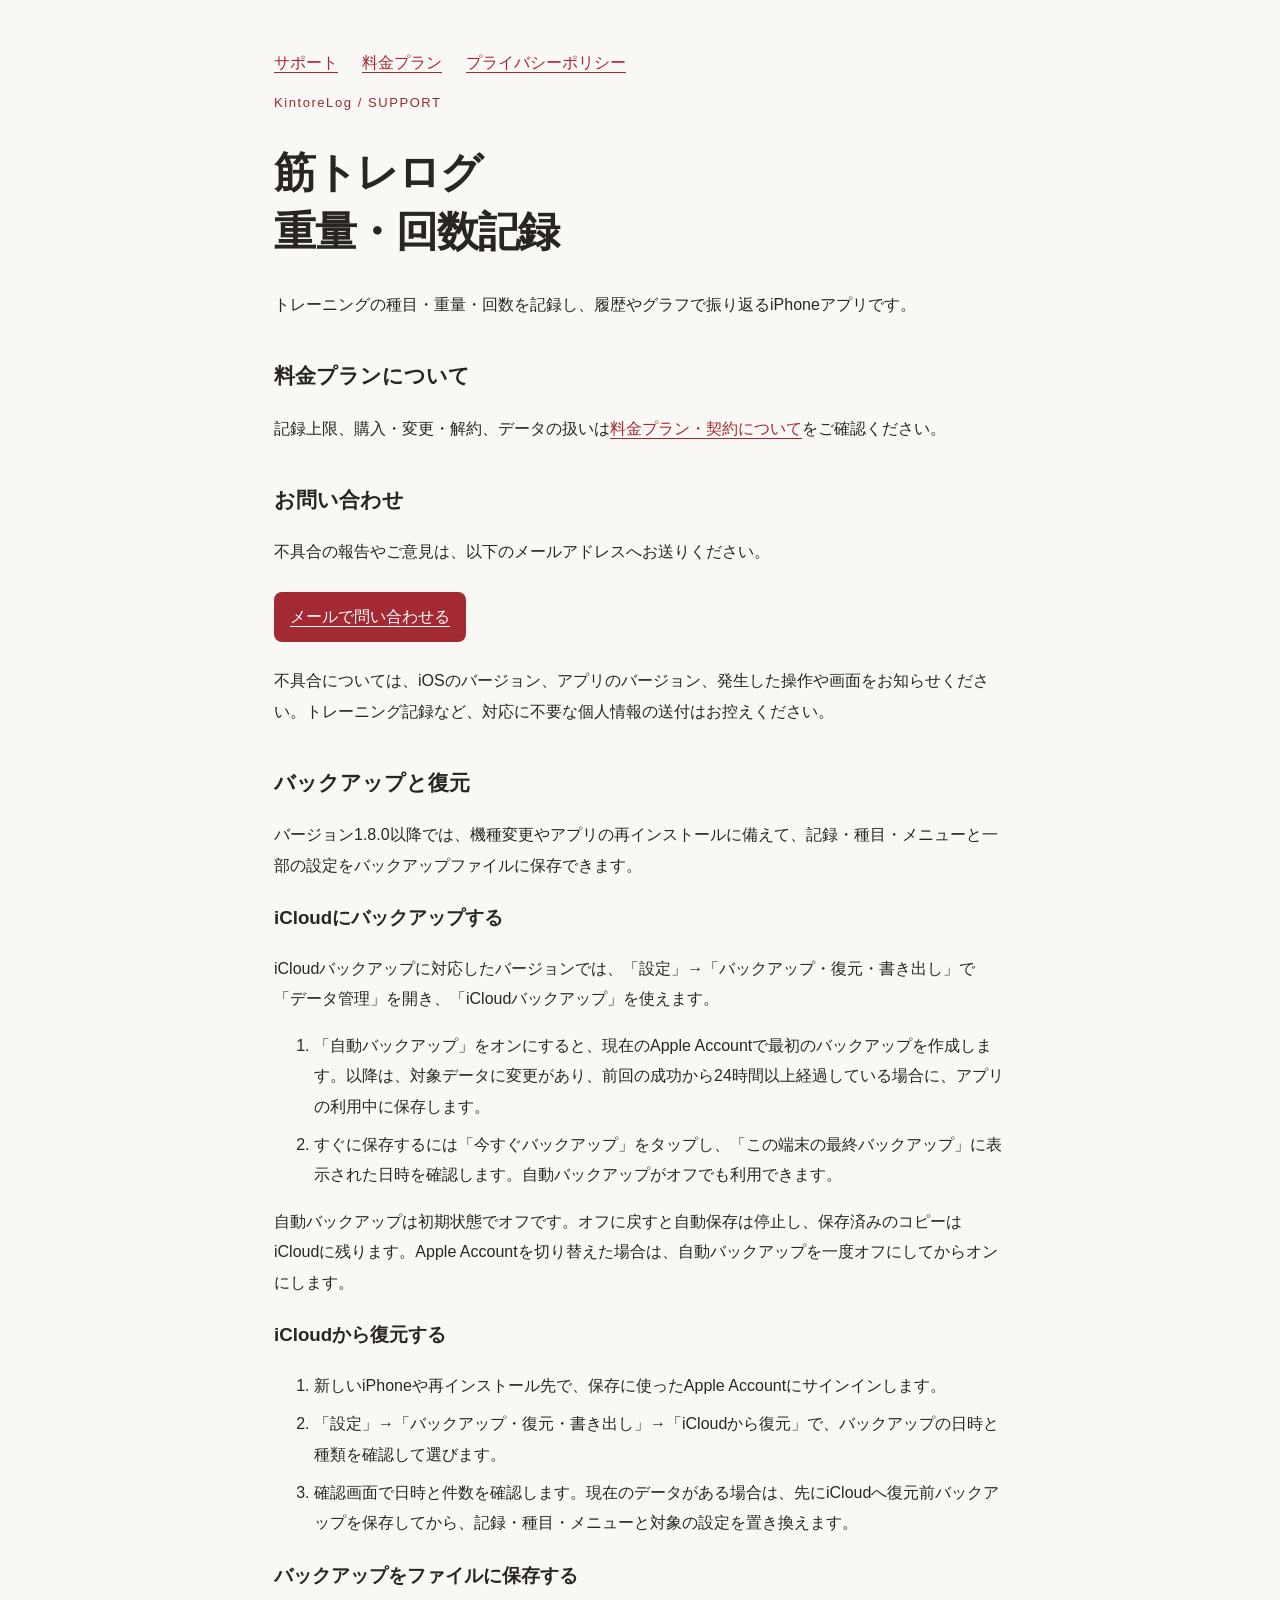
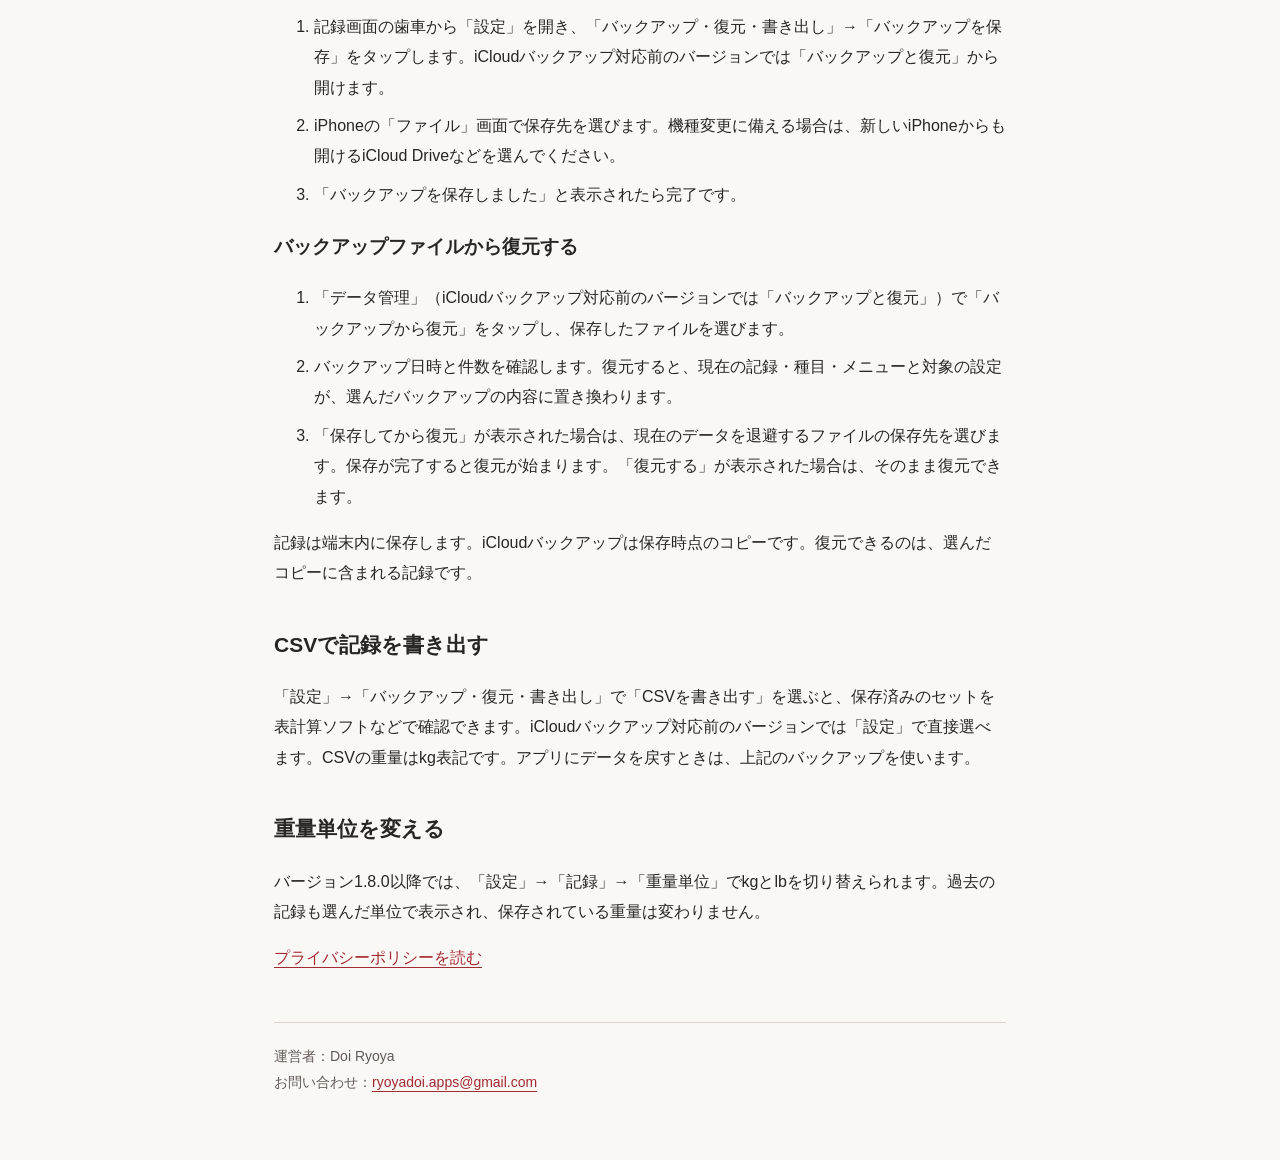
==== commit 64b988d1: "Merge e7834c3f88ab2f37e5649467ec21f78f71c869fe into 8aa713125e3fa5bef8c6c4b5940e2643f6a2fa89" ====
--- a/index.html
+++ b/index.html
@@ -1,10 +1,4 @@
-<!doctype html><html lang="ja"><head><meta charset="utf-8"><meta name="viewport" content="width=device-width, initial-scale=1"><title>サポート | 筋トレログ</title><link rel="stylesheet" href="style.css"></head><body><main><nav aria-label="ページ"><a href="index.html">サポート</a><a href="subscriptions.html">料金プラン</a><a href="privacy.html">プライバシーポリシー</a></nav><p class="label">KintoreLog / SUPPORT</p><h1>筋トレログ<br>重量・回数記録</h1><p>トレーニングの種目・重量・回数を記録し、履歴やグラフで振り返るiPhoneアプリです。</p>
-<section aria-labelledby="upcoming-update">
-<h2 id="upcoming-update">次のアップデートで追加予定</h2>
-<p>次のマイナーアップデート（バージョン1.10.0）で、iCloudへの自動バックアップと復元を追加する予定です。設定には「データ管理」を追加し、iCloud・JSONファイルでのバックアップと復元、CSV書き出しをまとめます。</p>
-<p>現行版の操作手順は<a href="#backup">バックアップと復元</a>をご覧ください。</p>
-</section>
-<h2>料金プランについて</h2><p>記録上限、購入・変更・解約、データの扱いは<a href="subscriptions.html">料金プラン・契約について</a>をご確認ください。</p><h2>お問い合わせ</h2><p>不具合の報告やご意見は、以下のメールアドレスへお送りください。</p><a class="contact" href="mailto:ryoyadoi.apps@gmail.com">メールで問い合わせる</a><p>不具合については、iOSのバージョン、アプリのバージョン、発生した操作や画面をお知らせください。トレーニング記録など、対応に不要な個人情報の送付はお控えください。</p>
+<!doctype html><html lang="ja"><head><meta charset="utf-8"><meta name="viewport" content="width=device-width, initial-scale=1"><title>サポート | 筋トレログ</title><link rel="stylesheet" href="style.css"></head><body><main><nav aria-label="ページ"><a href="index.html">サポート</a><a href="subscriptions.html">料金プラン</a><a href="privacy.html">プライバシーポリシー</a></nav><p class="label">KintoreLog / SUPPORT</p><h1>筋トレログ<br>重量・回数記録</h1><p>トレーニングの種目・重量・回数を記録し、履歴やグラフで振り返るiPhoneアプリです。</p><h2>料金プランについて</h2><p>記録上限、購入・変更・解約、データの扱いは<a href="subscriptions.html">料金プラン・契約について</a>をご確認ください。</p><h2>お問い合わせ</h2><p>不具合の報告やご意見は、以下のメールアドレスへお送りください。</p><a class="contact" href="mailto:ryoyadoi.apps@gmail.com">メールで問い合わせる</a><p>不具合については、iOSのバージョン、アプリのバージョン、発生した操作や画面をお知らせください。トレーニング記録など、対応に不要な個人情報の送付はお控えください。</p>
 <h2 id="backup">バックアップと復元</h2>
 <p>バージョン1.8.0以降では、機種変更やアプリの再インストールに備えて、記録・種目・メニューと一部の設定をバックアップファイルに保存できます。</p>
 <h3 id="icloud-backup">iCloudにバックアップする</h3>
